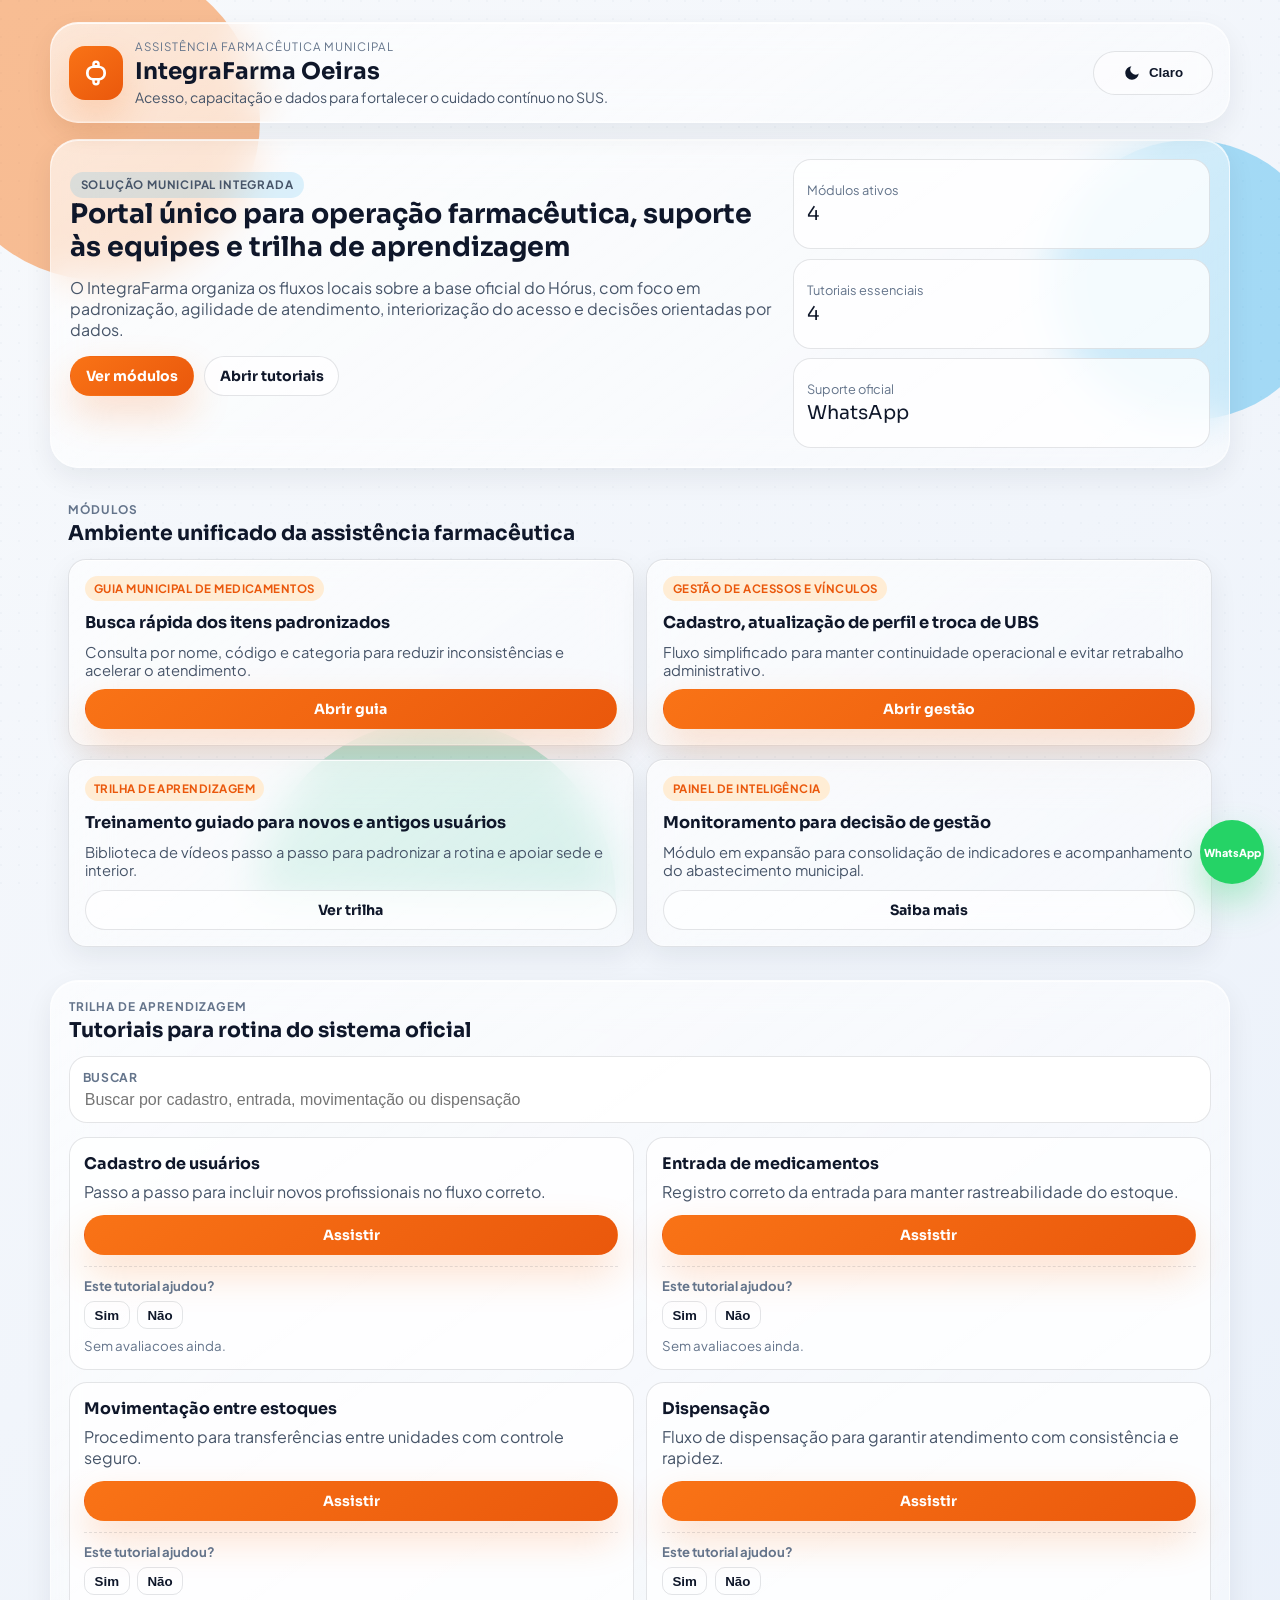
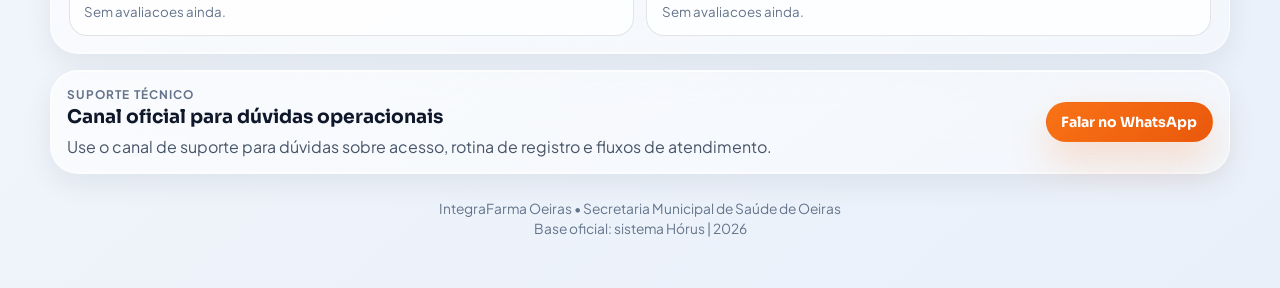
==== index.html @ 9c5ab8ad "feat: redesign portal as IntegraFarma Oeiras" ====
<!DOCTYPE html>
<html lang="pt-BR">
<head>
  <meta charset="UTF-8">
  <meta name="viewport" content="width=device-width, initial-scale=1.0">
  <title>IntegraFarma Oeiras | Acesso, Capacitação e Dados</title>
  <meta name="description" content="Portal municipal IntegraFarma Oeiras: guia de medicamentos, gestão de acessos, trilha de aprendizagem e inteligência de dados para a assistência farmacêutica.">
  <meta name="theme-color" content="#f97316">
  <link rel="preconnect" href="https://fonts.googleapis.com">
  <link rel="preconnect" href="https://fonts.gstatic.com" crossorigin>
  <link href="https://fonts.googleapis.com/css2?family=Plus+Jakarta+Sans:wght@400;500;600;700;800&family=Sora:wght@500;600;700;800&display=swap" rel="stylesheet">
  <link rel="stylesheet" href="assets/css/styles.css?v=1.0.0">
  <script>
    (function initThemeEarly() {
      var key = "integrafarma_theme";
      var legacy = "theme";
      var saved = localStorage.getItem(key) || localStorage.getItem(legacy);
      if (saved === "dark" || (!saved && window.matchMedia && window.matchMedia("(prefers-color-scheme: dark)").matches)) {
        document.documentElement.setAttribute("data-theme", "dark");
      }
    }());
  </script>
</head>
<body>
  <div class="background-shapes" aria-hidden="true">
    <div class="shape shape-a"></div>
    <div class="shape shape-b"></div>
    <div class="shape shape-c"></div>
  </div>

  <div class="page-wrapper">
    <header class="header card-surface">
      <div class="brand-area">
        <div class="brand-icon" aria-hidden="true">
          <svg viewBox="0 0 24 24" role="img">
            <path d="M12 2a3 3 0 0 0-3 3v1.1A5.5 5.5 0 0 0 4 11.5v1a5.5 5.5 0 0 0 5 5.4V19a3 3 0 0 0 6 0v-1.1a5.5 5.5 0 0 0 5-5.4v-1A5.5 5.5 0 0 0 15 6.1V5a3 3 0 0 0-3-3Zm-1 3a1 1 0 1 1 2 0v.5h-2V5Zm-4.8 6.5A3.5 3.5 0 0 1 9.7 8h4.6a3.5 3.5 0 0 1 3.5 3.5v1a3.5 3.5 0 0 1-3.5 3.5H9.7a3.5 3.5 0 0 1-3.5-3.5v-1ZM11 19v-1h2v1a1 1 0 1 1-2 0Z"></path>
          </svg>
        </div>
        <div class="brand-text">
          <p class="eyebrow">Assistência Farmacêutica Municipal</p>
          <h1>IntegraFarma Oeiras</h1>
          <p class="subtitle">Acesso, capacitação e dados para fortalecer o cuidado contínuo no SUS.</p>
        </div>
      </div>
      <button id="themeToggle" class="theme-btn" type="button" aria-label="Alternar tema">
        <span class="theme-icon moon" aria-hidden="true">
          <svg viewBox="0 0 24 24">
            <path d="M21 12.8A9 9 0 1 1 11.2 3a7 7 0 0 0 9.8 9.8Z"></path>
          </svg>
        </span>
        <span class="theme-icon sun" aria-hidden="true">
          <svg viewBox="0 0 24 24">
            <path d="M12 4.8a1 1 0 0 1 1 1V7a1 1 0 1 1-2 0V5.8a1 1 0 0 1 1-1Zm0 12.2a1 1 0 0 1 1 1v1.2a1 1 0 1 1-2 0V18a1 1 0 0 1 1-1Zm7.2-6a1 1 0 0 1 1 1 1 1 0 0 1-1 1H18a1 1 0 1 1 0-2h1.2ZM6 12a1 1 0 0 1-1 1H3.8a1 1 0 1 1 0-2H5a1 1 0 0 1 1 1Zm10.09-5.09a1 1 0 0 1 1.42 0l.86.85a1 1 0 1 1-1.42 1.42l-.85-.86a1 1 0 0 1 0-1.41ZM6.33 16.66a1 1 0 0 1 1.42 0l.85.86a1 1 0 1 1-1.41 1.41l-.86-.85a1 1 0 0 1 0-1.42Zm12.04 1.42a1 1 0 0 1-1.42 0l-.86-.85a1 1 0 0 1 1.42-1.42l.85.86a1 1 0 0 1 0 1.41ZM7.76 7.76a1 1 0 0 1-1.41 0l-.86-.85a1 1 0 0 1 1.42-1.42l.85.86a1 1 0 0 1 0 1.41ZM12 8.6a3.4 3.4 0 1 1 0 6.8 3.4 3.4 0 0 1 0-6.8Z"></path>
          </svg>
        </span>
        <span id="themeLabel">Tema</span>
      </button>
    </header>

    <section class="hero card-surface">
      <div class="hero-content">
        <p class="chip">Solução municipal integrada</p>
        <h2>Portal único para operação farmacêutica, suporte às equipes e trilha de aprendizagem</h2>
        <p>
          O IntegraFarma organiza os fluxos locais sobre a base oficial do Hórus, com foco em
          padronização, agilidade de atendimento, interiorização do acesso e decisões orientadas por dados.
        </p>
        <div class="hero-actions">
          <a href="#modulos" class="btn btn-primary">Ver módulos</a>
          <a href="#tutorials" class="btn btn-secondary">Abrir tutoriais</a>
        </div>
      </div>
      <aside class="hero-stats" aria-label="Resumo do portal">
        <article class="stat-card">
          <p class="stat-label">Módulos ativos</p>
          <p class="stat-value">4</p>
        </article>
        <article class="stat-card">
          <p class="stat-label">Tutoriais essenciais</p>
          <p class="stat-value">4</p>
        </article>
        <article class="stat-card">
          <p class="stat-label">Suporte oficial</p>
          <p class="stat-value">WhatsApp</p>
        </article>
      </aside>
    </section>

    <section id="modulos" class="modules">
      <div class="section-head">
        <p class="section-eyebrow">Módulos</p>
        <h3>Ambiente unificado da assistência farmacêutica</h3>
      </div>

      <div class="module-grid">
        <article class="module-card card-surface" data-tags="medicamentos guia catalogo padronizados busca">
          <span class="module-badge">Guia Municipal de Medicamentos</span>
          <h4>Busca rápida dos itens padronizados</h4>
          <p>Consulta por nome, código e categoria para reduzir inconsistências e acelerar o atendimento.</p>
          <a class="btn btn-primary" href="https://erosbarbosa.github.io/medicamentos/" target="_blank" rel="noopener noreferrer">Abrir guia</a>
        </article>

        <article class="module-card card-surface" data-tags="cadastro acessos vinculos troca ubs perfil">
          <span class="module-badge">Gestão de Acessos e Vínculos</span>
          <h4>Cadastro, atualização de perfil e troca de UBS</h4>
          <p>Fluxo simplificado para manter continuidade operacional e evitar retrabalho administrativo.</p>
          <a class="btn btn-primary" href="https://erosbarbosa.github.io/cadastrohorus/formulario/index.html?v=v6.7" target="_blank" rel="noopener noreferrer">Abrir gestão</a>
        </article>

        <article class="module-card card-surface" data-tags="trilha aprendizagem treinamento videos capacitacao">
          <span class="module-badge">Trilha de Aprendizagem</span>
          <h4>Treinamento guiado para novos e antigos usuários</h4>
          <p>Biblioteca de vídeos passo a passo para padronizar a rotina e apoiar sede e interior.</p>
          <a class="btn btn-secondary" href="#tutorials">Ver trilha</a>
        </article>

        <article class="module-card card-surface" data-tags="painel inteligencia dados dashboard monitoramento">
          <span class="module-badge">Painel de Inteligência</span>
          <h4>Monitoramento para decisão de gestão</h4>
          <p>Módulo em expansão para consolidação de indicadores e acompanhamento do abastecimento municipal.</p>
          <button id="openPanelModal" class="btn btn-secondary" type="button">Saiba mais</button>
        </article>
      </div>
    </section>

    <section id="tutorials" class="tutorials card-surface">
      <div class="section-head">
        <p class="section-eyebrow">Trilha de aprendizagem</p>
        <h3>Tutoriais para rotina do sistema oficial</h3>
      </div>

      <label class="search-field" for="tutorialSearch">
        <span aria-hidden="true">Buscar</span>
        <input type="text" id="tutorialSearch" placeholder="Buscar por cadastro, entrada, movimentação ou dispensação">
      </label>

      <div id="tutorialGrid" class="tutorial-grid">
        <article class="tutorial-card" data-tags="cadastro novo usuario acesso perfil">
          <div class="tutorial-head">
            <h4>Cadastro de usuários</h4>
            <p>Passo a passo para incluir novos profissionais no fluxo correto.</p>
          </div>
          <div class="tutorial-actions">
            <button class="btn btn-primary" type="button" data-open-tutorial="cadastro">Assistir</button>
            <div class="feedback-block">
              <p>Este tutorial ajudou?</p>
              <div class="feedback-buttons">
                <button type="button" data-feedback="yes" data-tutorial="cadastro">Sim</button>
                <button type="button" data-feedback="no" data-tutorial="cadastro">Não</button>
              </div>
              <small id="feedbackCount-cadastro">Sem avaliações ainda.</small>
            </div>
          </div>
        </article>

        <article class="tutorial-card" data-tags="entrada medicamentos estoque recebimento">
          <div class="tutorial-head">
            <h4>Entrada de medicamentos</h4>
            <p>Registro correto da entrada para manter rastreabilidade do estoque.</p>
          </div>
          <div class="tutorial-actions">
            <button class="btn btn-primary" type="button" data-open-tutorial="entrada">Assistir</button>
            <div class="feedback-block">
              <p>Este tutorial ajudou?</p>
              <div class="feedback-buttons">
                <button type="button" data-feedback="yes" data-tutorial="entrada">Sim</button>
                <button type="button" data-feedback="no" data-tutorial="entrada">Não</button>
              </div>
              <small id="feedbackCount-entrada">Sem avaliações ainda.</small>
            </div>
          </div>
        </article>

        <article class="tutorial-card" data-tags="movimentacao transferencia unidades almoxarifado">
          <div class="tutorial-head">
            <h4>Movimentação entre estoques</h4>
            <p>Procedimento para transferências entre unidades com controle seguro.</p>
          </div>
          <div class="tutorial-actions">
            <button class="btn btn-primary" type="button" data-open-tutorial="movimentacao">Assistir</button>
            <div class="feedback-block">
              <p>Este tutorial ajudou?</p>
              <div class="feedback-buttons">
                <button type="button" data-feedback="yes" data-tutorial="movimentacao">Sim</button>
                <button type="button" data-feedback="no" data-tutorial="movimentacao">Não</button>
              </div>
              <small id="feedbackCount-movimentacao">Sem avaliações ainda.</small>
            </div>
          </div>
        </article>

        <article class="tutorial-card" data-tags="dispensacao paciente receita atendimento">
          <div class="tutorial-head">
            <h4>Dispensação</h4>
            <p>Fluxo de dispensação para garantir atendimento com consistência e rapidez.</p>
          </div>
          <div class="tutorial-actions">
            <button class="btn btn-primary" type="button" data-open-tutorial="dispensacao">Assistir</button>
            <div class="feedback-block">
              <p>Este tutorial ajudou?</p>
              <div class="feedback-buttons">
                <button type="button" data-feedback="yes" data-tutorial="dispensacao">Sim</button>
                <button type="button" data-feedback="no" data-tutorial="dispensacao">Não</button>
              </div>
              <small id="feedbackCount-dispensacao">Sem avaliações ainda.</small>
            </div>
          </div>
        </article>
      </div>
    </section>

    <section class="support card-surface">
      <div class="support-content">
        <p class="section-eyebrow">Suporte técnico</p>
        <h3>Canal oficial para dúvidas operacionais</h3>
        <p>Use o canal de suporte para dúvidas sobre acesso, rotina de registro e fluxos de atendimento.</p>
      </div>
      <a class="btn btn-primary support-btn" href="https://wa.me/5589994350078" target="_blank" rel="noopener noreferrer" aria-label="Abrir suporte no WhatsApp">
        Falar no WhatsApp
      </a>
    </section>

    <footer class="footer">
      <p>IntegraFarma Oeiras • Secretaria Municipal de Saúde de Oeiras</p>
      <p>Base oficial: sistema Hórus | <span id="currentYear"></span></p>
    </footer>
  </div>

  <a href="https://wa.me/5589994350078" class="floating-whatsapp" target="_blank" rel="noopener noreferrer" aria-label="Abrir suporte técnico no WhatsApp">
    <span aria-hidden="true">WhatsApp</span>
  </a>

  <div id="videoModal" class="modal hidden" role="dialog" aria-modal="true" aria-labelledby="videoModalTitle">
    <div class="modal-content card-surface" role="document">
      <div class="modal-head">
        <h4 id="videoModalTitle">Tutorial</h4>
        <button id="closeVideoModal" type="button" aria-label="Fechar tutorial">Fechar</button>
      </div>
      <div class="video-frame">
        <iframe id="videoPlayer" title="Player de tutorial" src="" allow="accelerometer; autoplay; clipboard-write; encrypted-media; gyroscope; picture-in-picture; web-share" allowfullscreen></iframe>
      </div>
      <p class="modal-help">Pressione ESC para fechar.</p>
    </div>
  </div>

  <div id="panelModal" class="modal hidden" role="dialog" aria-modal="true" aria-labelledby="panelModalTitle">
    <div class="modal-content card-surface panel-modal" role="document">
      <div class="modal-head">
        <h4 id="panelModalTitle">Painel de Inteligência</h4>
        <button id="closePanelModal" type="button" aria-label="Fechar modal">Fechar</button>
      </div>
      <p>Este módulo está em expansão para consolidar indicadores operacionais e assistenciais em uma visão única de gestão.</p>
      <p>Enquanto isso, os dados continuam sendo acompanhados pelos dashboards oficiais já publicados pela equipe municipal.</p>
    </div>
  </div>

  <script src="assets/js/app.js?v=1.0.0" defer></script>
</body>
</html>
---- assets/css/styles.css ----
:root {
  --brand: #f97316;
  --brand-strong: #ea580c;
  --brand-soft: #ffedd5;
  --ok: #10b981;
  --info: #0ea5e9;
  --whatsapp: #25d366;

  --bg-start: #f7f9fc;
  --bg-mid: #f1f5fb;
  --bg-end: #e9f0fa;
  --surface-main: rgba(255, 255, 255, 0.78);
  --surface-card: rgba(255, 255, 255, 0.95);
  --surface-input: rgba(255, 255, 255, 0.94);
  --glass-border: rgba(255, 255, 255, 0.58);
  --border-soft: rgba(15, 23, 42, 0.11);
  --border-strong: rgba(15, 23, 42, 0.22);
  --text-main: #0f172a;
  --text-muted: #475569;
  --text-soft: #64748b;

  --radius-sm: 12px;
  --radius-md: 18px;
  --radius-lg: 28px;
  --radius-pill: 999px;

  --shadow-soft: 0 10px 28px rgba(15, 23, 42, 0.07);
  --shadow-mid: 0 20px 42px rgba(15, 23, 42, 0.1);
  --shadow-brand: 0 18px 38px rgba(249, 115, 22, 0.22);

  --font-body: "Plus Jakarta Sans", "Segoe UI", sans-serif;
  --font-heading: "Sora", "Plus Jakarta Sans", sans-serif;

  --ease-standard: cubic-bezier(0.2, 0.8, 0.2, 1);
  --ease-bounce: cubic-bezier(0.34, 1.56, 0.64, 1);
}

:root[data-theme="dark"] {
  --bg-start: #0b1220;
  --bg-mid: #122338;
  --bg-end: #1d304a;
  --surface-main: rgba(15, 23, 42, 0.74);
  --surface-card: rgba(15, 23, 42, 0.91);
  --surface-input: rgba(30, 41, 59, 0.9);
  --glass-border: rgba(148, 163, 184, 0.22);
  --border-soft: rgba(148, 163, 184, 0.23);
  --border-strong: rgba(148, 163, 184, 0.4);
  --text-main: #f8fafc;
  --text-muted: #d3deee;
  --text-soft: #9fb2cc;
  --shadow-soft: 0 10px 32px rgba(2, 6, 23, 0.46);
  --shadow-mid: 0 24px 50px rgba(2, 6, 23, 0.58);
  --shadow-brand: 0 18px 38px rgba(249, 115, 22, 0.26);
}

* {
  box-sizing: border-box;
}

html,
body {
  margin: 0;
  min-height: 100%;
}

body {
  font-family: var(--font-body);
  color: var(--text-main);
  background: linear-gradient(140deg, var(--bg-start) 0%, var(--bg-mid) 48%, var(--bg-end) 100%);
  transition: background 0.3s var(--ease-standard), color 0.3s var(--ease-standard);
}

body::before {
  content: "";
  position: fixed;
  inset: 0;
  pointer-events: none;
  background-image: radial-gradient(circle at 1px 1px, rgba(148, 163, 184, 0.16) 1px, transparent 0);
  background-size: 18px 18px;
  opacity: 0.34;
  z-index: -2;
}

.background-shapes {
  position: fixed;
  inset: 0;
  pointer-events: none;
  overflow: hidden;
  z-index: -1;
}

.shape {
  position: absolute;
  border-radius: 50%;
  filter: blur(0.5px);
}

.shape-a {
  width: 320px;
  height: 320px;
  left: -60px;
  top: -40px;
  background: rgba(249, 115, 22, 0.45);
}

.shape-b {
  width: 280px;
  height: 280px;
  right: -50px;
  top: 140px;
  background: rgba(14, 165, 233, 0.34);
}

.shape-c {
  width: 360px;
  height: 360px;
  left: 20%;
  bottom: -180px;
  background: rgba(16, 185, 129, 0.25);
}

.page-wrapper {
  width: min(1180px, calc(100% - 2rem));
  margin: 1.4rem auto 3rem;
  display: grid;
  gap: 1rem;
}

.card-surface {
  border: 1px solid var(--glass-border);
  border-radius: var(--radius-lg);
  background: linear-gradient(145deg, rgba(255, 255, 255, 0.64), rgba(255, 255, 255, 0.42));
  box-shadow: var(--shadow-soft), inset 0 1px 0 rgba(255, 255, 255, 0.82), inset 0 -1px 0 rgba(255, 255, 255, 0.34);
  backdrop-filter: blur(20px);
}

:root[data-theme="dark"] .card-surface {
  background: linear-gradient(145deg, rgba(30, 41, 59, 0.72), rgba(15, 23, 42, 0.62));
  box-shadow: var(--shadow-soft), inset 0 1px 0 rgba(148, 163, 184, 0.18), inset 0 -1px 0 rgba(15, 23, 42, 0.5);
}

.header {
  padding: 1rem 1rem 1rem 1.1rem;
  display: flex;
  justify-content: space-between;
  align-items: center;
  gap: 1rem;
  position: sticky;
  top: 0.75rem;
  z-index: 10;
}

.brand-area {
  display: grid;
  grid-template-columns: auto 1fr;
  gap: 0.8rem;
  align-items: center;
}

.brand-icon {
  width: 54px;
  height: 54px;
  border-radius: 16px;
  display: grid;
  place-items: center;
  background: linear-gradient(145deg, var(--brand), var(--brand-strong));
  color: #fff;
  box-shadow: var(--shadow-brand);
}

.brand-icon svg {
  width: 30px;
  fill: currentColor;
}

.brand-text .eyebrow {
  margin: 0;
  font-size: 0.72rem;
  letter-spacing: 0.08em;
  text-transform: uppercase;
  color: var(--text-soft);
}

.brand-text h1 {
  margin: 0.14rem 0;
  font-family: var(--font-heading);
  font-size: clamp(1.15rem, 1.8vw, 1.6rem);
}

.brand-text .subtitle {
  margin: 0;
  color: var(--text-muted);
  font-size: 0.88rem;
}

.theme-btn {
  border: 1px solid var(--border-soft);
  border-radius: var(--radius-pill);
  background: rgba(255, 255, 255, 0.46);
  color: var(--text-main);
  height: 44px;
  min-width: 120px;
  padding: 0 0.75rem;
  display: inline-flex;
  align-items: center;
  justify-content: center;
  gap: 0.5rem;
  font-weight: 700;
  cursor: pointer;
  transition: transform 0.24s var(--ease-bounce), background 0.24s var(--ease-standard), border-color 0.24s var(--ease-standard);
}

:root[data-theme="dark"] .theme-btn {
  background: rgba(15, 23, 42, 0.72);
}

.theme-btn:hover {
  transform: translateY(-2px);
  border-color: var(--border-strong);
}

.theme-btn:focus-visible {
  outline: 3px solid rgba(249, 115, 22, 0.24);
  outline-offset: 2px;
}

.theme-icon {
  width: 18px;
  height: 18px;
  display: grid;
  place-items: center;
}

.theme-icon svg {
  width: 18px;
  fill: currentColor;
}

.theme-icon.sun {
  display: none;
}

:root[data-theme="dark"] .theme-icon.sun {
  display: inline-grid;
}

:root[data-theme="dark"] .theme-icon.moon {
  display: none;
}

.hero {
  padding: 1.2rem;
  display: grid;
  grid-template-columns: 1.7fr 1fr;
  gap: 0.9rem;
}

.chip {
  width: fit-content;
  margin: 0 0 0.5rem;
  padding: 0.35rem 0.65rem;
  font-size: 0.72rem;
  font-weight: 700;
  text-transform: uppercase;
  letter-spacing: 0.07em;
  border-radius: var(--radius-pill);
  background: rgba(14, 165, 233, 0.14);
  color: #0284c7;
}

:root[data-theme="dark"] .chip {
  color: #7dd3fc;
}

.hero-content h2 {
  margin: 0;
  font-family: var(--font-heading);
  font-size: clamp(1.32rem, 2.1vw, 2rem);
  line-height: 1.24;
}

.hero-content p {
  margin: 0.8rem 0 0;
  color: var(--text-muted);
  max-width: 64ch;
}

.hero-actions {
  margin-top: 1rem;
  display: flex;
  flex-wrap: wrap;
  gap: 0.65rem;
}

.hero-stats {
  display: grid;
  gap: 0.6rem;
}

.stat-card {
  border-radius: var(--radius-md);
  border: 1px solid var(--border-soft);
  background: var(--surface-main);
  padding: 0.72rem 0.84rem;
  min-height: 90px;
  display: grid;
  align-content: center;
}

.stat-label {
  margin: 0;
  font-size: 0.8rem;
  color: var(--text-soft);
}

.stat-value {
  margin: 0.2rem 0 0;
  font-family: var(--font-heading);
  font-size: 1.2rem;
}

.section-head {
  margin-bottom: 0.8rem;
}

.section-eyebrow {
  margin: 0;
  font-size: 0.74rem;
  text-transform: uppercase;
  letter-spacing: 0.09em;
  color: var(--text-soft);
  font-weight: 700;
}

.section-head h3 {
  margin: 0.2rem 0 0;
  font-family: var(--font-heading);
  font-size: clamp(1.05rem, 1.6vw, 1.35rem);
}

.modules {
  padding: 1.1rem;
}

.module-grid {
  display: grid;
  grid-template-columns: repeat(2, minmax(0, 1fr));
  gap: 0.8rem;
}

.module-card {
  padding: 1rem;
  border: 1px solid var(--border-soft);
  border-radius: var(--radius-md);
  display: grid;
  gap: 0.65rem;
}

.module-badge {
  width: fit-content;
  padding: 0.32rem 0.58rem;
  border-radius: var(--radius-pill);
  background: var(--brand-soft);
  color: var(--brand-strong);
  font-size: 0.72rem;
  font-weight: 700;
  letter-spacing: 0.04em;
  text-transform: uppercase;
}

.module-card h4 {
  margin: 0;
  font-size: 1.02rem;
  font-family: var(--font-heading);
}

.module-card p {
  margin: 0;
  color: var(--text-muted);
  font-size: 0.92rem;
}

.tutorials {
  padding: 1.1rem;
}

.search-field {
  border-radius: var(--radius-md);
  border: 1px solid var(--border-soft);
  background: var(--surface-input);
  padding: 0.74rem 0.82rem;
  display: grid;
  gap: 0.35rem;
  margin-bottom: 0.9rem;
}

.search-field span {
  font-size: 0.76rem;
  color: var(--text-soft);
  font-weight: 700;
  text-transform: uppercase;
  letter-spacing: 0.05em;
}

.search-field input {
  border: 0;
  outline: none;
  background: transparent;
  color: var(--text-main);
  font-size: 1rem;
}

.tutorial-grid {
  display: grid;
  grid-template-columns: repeat(2, minmax(0, 1fr));
  gap: 0.8rem;
}

.tutorial-card {
  border: 1px solid var(--border-soft);
  border-radius: var(--radius-md);
  background: var(--surface-main);
  padding: 0.9rem;
  display: grid;
  gap: 0.8rem;
}

.tutorial-card.is-hidden {
  display: none;
}

.tutorial-head h4 {
  margin: 0;
  font-family: var(--font-heading);
}

.tutorial-head p {
  margin: 0.45rem 0 0;
  color: var(--text-muted);
}

.tutorial-actions {
  display: grid;
  gap: 0.72rem;
}

.feedback-block {
  border-top: 1px dashed var(--border-soft);
  padding-top: 0.6rem;
}

.feedback-block p {
  margin: 0 0 0.45rem;
  color: var(--text-soft);
  font-size: 0.82rem;
  font-weight: 700;
}

.feedback-buttons {
  display: flex;
  gap: 0.45rem;
}

.feedback-buttons button {
  border: 1px solid var(--border-soft);
  border-radius: 10px;
  background: transparent;
  color: var(--text-main);
  font-weight: 700;
  padding: 0.35rem 0.6rem;
  cursor: pointer;
  transition: background 0.22s var(--ease-standard), border-color 0.22s var(--ease-standard);
}

.feedback-buttons button:hover {
  background: rgba(14, 165, 233, 0.1);
  border-color: rgba(14, 165, 233, 0.38);
}

.feedback-block small {
  display: block;
  margin-top: 0.5rem;
  color: var(--text-soft);
}

.support {
  padding: 1rem;
  display: flex;
  justify-content: space-between;
  align-items: center;
  gap: 0.8rem;
}

.support-content h3 {
  margin: 0.2rem 0 0;
  font-family: var(--font-heading);
}

.support-content p:last-child {
  margin: 0.5rem 0 0;
  color: var(--text-muted);
}

.support-btn {
  white-space: nowrap;
}

.footer {
  padding: 0.4rem 0.2rem 0;
  text-align: center;
  color: var(--text-soft);
  font-size: 0.86rem;
}

.footer p {
  margin: 0.2rem 0;
}

.btn {
  border: 1px solid transparent;
  border-radius: var(--radius-pill);
  display: inline-flex;
  justify-content: center;
  align-items: center;
  min-height: 40px;
  padding: 0.5rem 0.92rem;
  font-size: 0.88rem;
  font-weight: 700;
  font-family: var(--font-heading);
  cursor: pointer;
  text-decoration: none;
  transition: transform 0.24s var(--ease-bounce), box-shadow 0.24s var(--ease-standard), background 0.24s var(--ease-standard), border-color 0.24s var(--ease-standard);
}

.btn:hover {
  transform: translateY(-2px);
}

.btn:focus-visible {
  outline: 3px solid rgba(249, 115, 22, 0.25);
  outline-offset: 2px;
}

.btn-primary {
  color: #fff;
  background: linear-gradient(140deg, var(--brand), var(--brand-strong));
  box-shadow: var(--shadow-brand);
}

.btn-secondary {
  color: var(--text-main);
  border-color: var(--border-soft);
  background: rgba(255, 255, 255, 0.66);
}

:root[data-theme="dark"] .btn-secondary {
  background: rgba(30, 41, 59, 0.72);
}

.floating-whatsapp {
  position: fixed;
  right: 1rem;
  bottom: 1rem;
  z-index: 12;
  width: 64px;
  height: 64px;
  border-radius: 999px;
  display: grid;
  place-items: center;
  background: var(--whatsapp);
  color: #fff;
  text-decoration: none;
  font-size: 0.68rem;
  font-weight: 800;
  box-shadow: 0 18px 36px rgba(37, 211, 102, 0.35);
}

.floating-whatsapp:hover {
  transform: translateY(-3px);
}

.modal {
  position: fixed;
  inset: 0;
  z-index: 50;
  background: rgba(2, 6, 23, 0.72);
  display: grid;
  place-items: center;
  padding: 1rem;
}

.modal.hidden {
  display: none;
}

.modal-content {
  width: min(920px, 100%);
  padding: 0.9rem;
}

.panel-modal {
  width: min(700px, 100%);
}

.modal-head {
  display: flex;
  justify-content: space-between;
  align-items: center;
  gap: 0.8rem;
}

.modal-head h4 {
  margin: 0;
  font-family: var(--font-heading);
}

.modal-head button {
  border: 1px solid var(--border-soft);
  border-radius: var(--radius-pill);
  background: transparent;
  color: var(--text-main);
  padding: 0.35rem 0.74rem;
  font-weight: 700;
  cursor: pointer;
}

.video-frame {
  margin-top: 0.8rem;
  border-radius: var(--radius-md);
  overflow: hidden;
  aspect-ratio: 16 / 9;
  background: #0f172a;
}

.video-frame iframe {
  width: 100%;
  height: 100%;
  border: 0;
}

.modal-help {
  margin: 0.62rem 0 0;
  color: var(--text-soft);
  text-align: right;
  font-size: 0.82rem;
}

@media (max-width: 1024px) {
  .hero {
    grid-template-columns: 1fr;
  }
}

@media (max-width: 900px) {
  .module-grid,
  .tutorial-grid {
    grid-template-columns: 1fr;
  }

  .support {
    flex-direction: column;
    align-items: flex-start;
  }
}

@media (max-width: 768px) {
  .page-wrapper {
    width: min(100%, calc(100% - 1rem));
    margin: 0.8rem auto 2.4rem;
  }

  .header {
    position: relative;
    top: 0;
    flex-wrap: wrap;
  }

  .brand-area {
    grid-template-columns: 1fr;
  }

  .brand-icon {
    width: 48px;
    height: 48px;
  }

  .theme-btn {
    margin-left: auto;
  }
}

@media (max-width: 480px) {
  .hero,
  .modules,
  .tutorials,
  .support {
    padding: 0.88rem;
  }

  .floating-whatsapp {
    width: 58px;
    height: 58px;
    font-size: 0.62rem;
  }
}
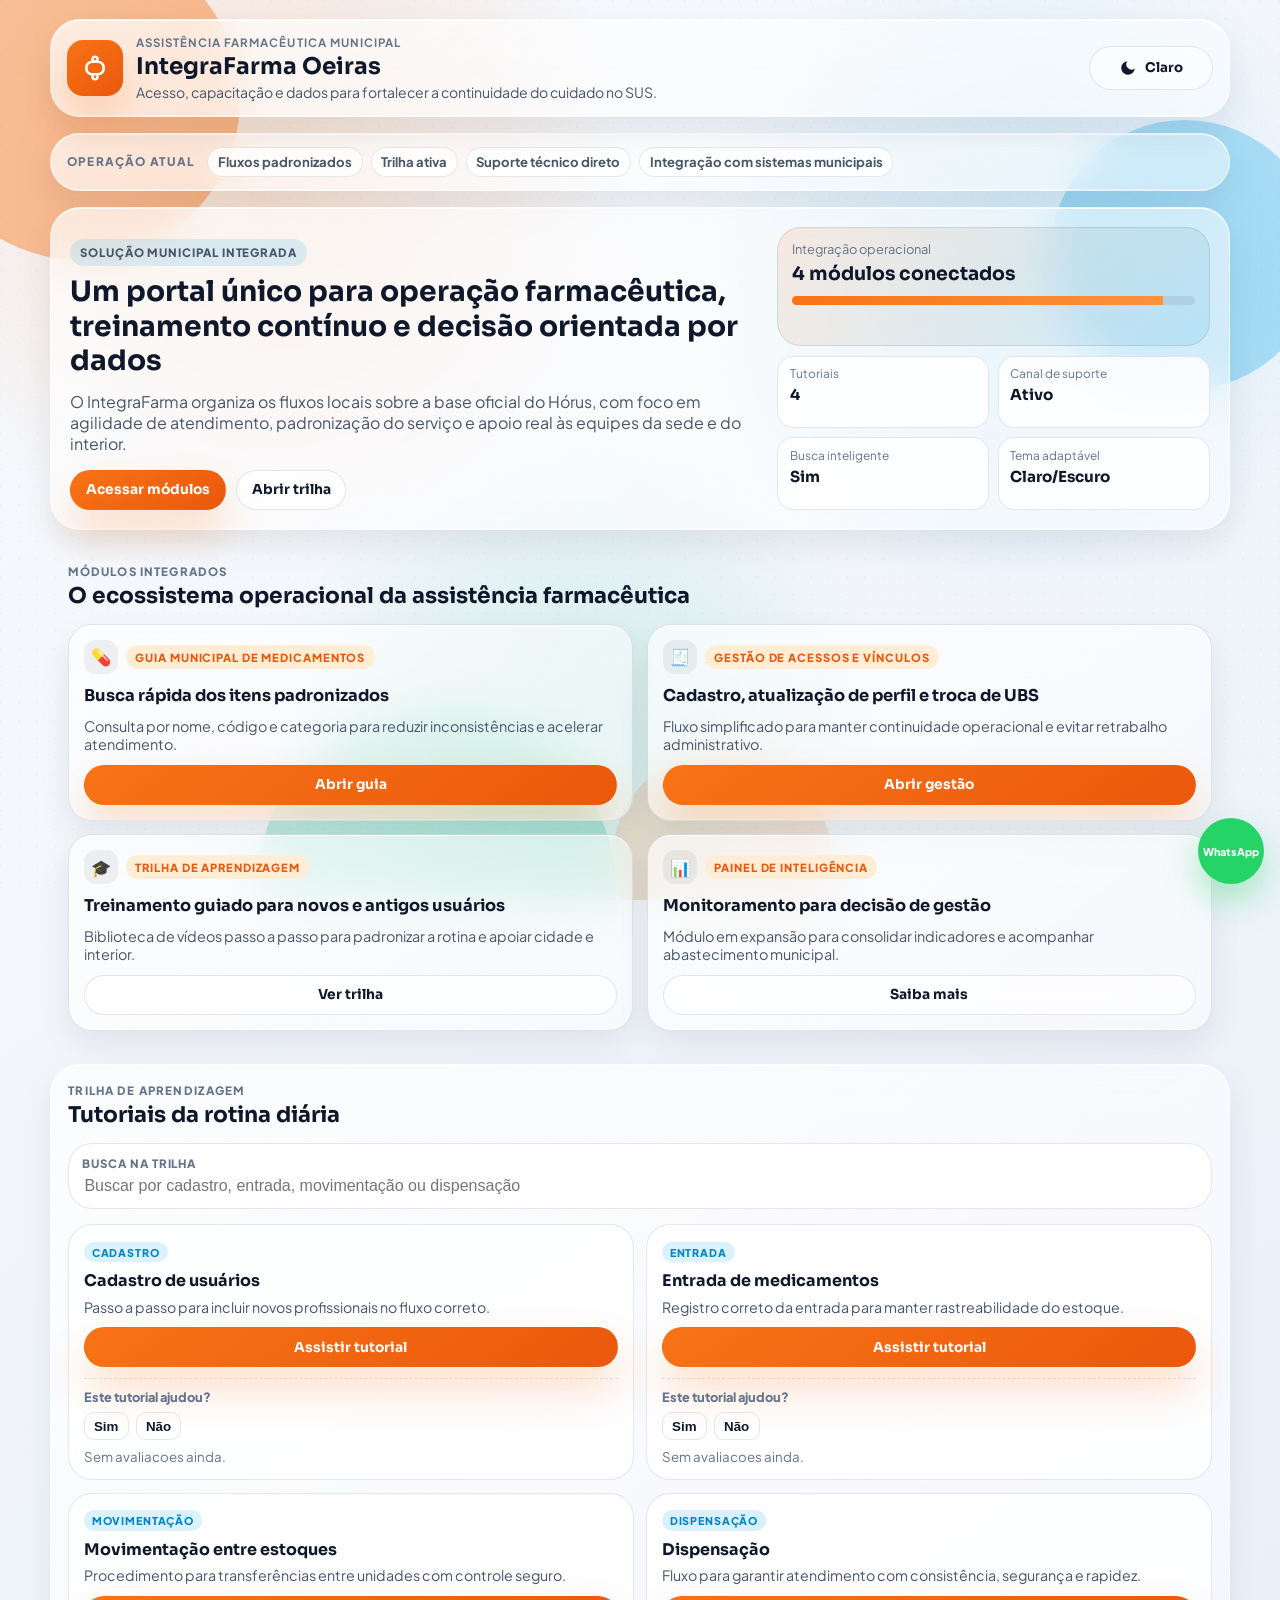
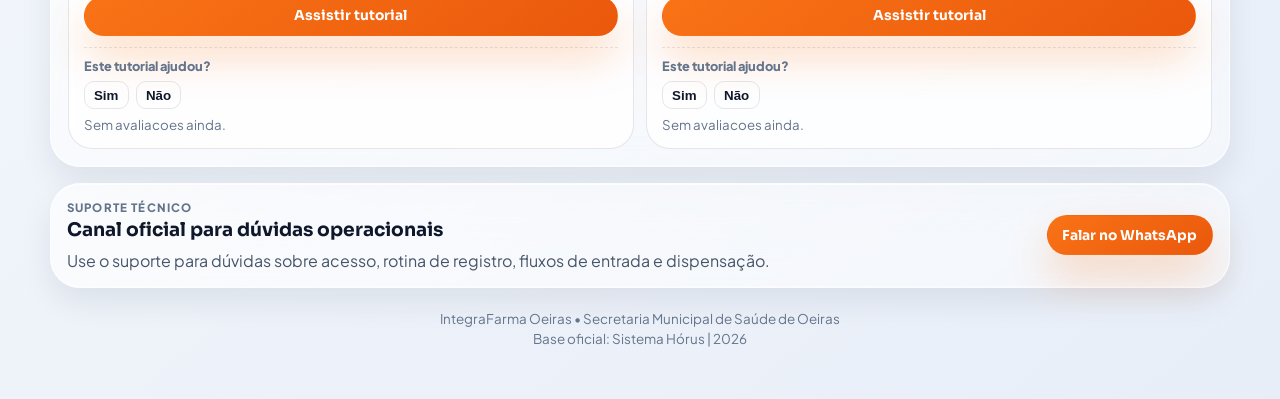
==== commit 9c3f2996: "style: upgrade visual design to richer IntegraFarma UI" ====
--- a/index.html
+++ b/index.html
@@ -4,12 +4,12 @@
   <meta charset="UTF-8">
   <meta name="viewport" content="width=device-width, initial-scale=1.0">
   <title>IntegraFarma Oeiras | Acesso, Capacitação e Dados</title>
-  <meta name="description" content="Portal municipal IntegraFarma Oeiras: guia de medicamentos, gestão de acessos, trilha de aprendizagem e inteligência de dados para a assistência farmacêutica.">
+  <meta name="description" content="Portal municipal IntegraFarma Oeiras: guia de medicamentos, gestão de acessos, trilha de aprendizagem e inteligência de dados para assistência farmacêutica.">
   <meta name="theme-color" content="#f97316">
   <link rel="preconnect" href="https://fonts.googleapis.com">
   <link rel="preconnect" href="https://fonts.gstatic.com" crossorigin>
   <link href="https://fonts.googleapis.com/css2?family=Plus+Jakarta+Sans:wght@400;500;600;700;800&family=Sora:wght@500;600;700;800&display=swap" rel="stylesheet">
-  <link rel="stylesheet" href="assets/css/styles.css?v=1.0.0">
+  <link rel="stylesheet" href="assets/css/styles.css?v=2.0.0">
   <script>
     (function initThemeEarly() {
       var key = "integrafarma_theme";
@@ -26,20 +26,22 @@
     <div class="shape shape-a"></div>
     <div class="shape shape-b"></div>
     <div class="shape shape-c"></div>
+    <div class="shape shape-d"></div>
   </div>
+  <div class="bg-particles" aria-hidden="true"></div>
 
   <div class="page-wrapper">
-    <header class="header card-surface">
+    <header class="header card-surface reveal" data-reveal>
       <div class="brand-area">
         <div class="brand-icon" aria-hidden="true">
-          <svg viewBox="0 0 24 24" role="img">
+          <svg viewBox="0 0 24 24">
             <path d="M12 2a3 3 0 0 0-3 3v1.1A5.5 5.5 0 0 0 4 11.5v1a5.5 5.5 0 0 0 5 5.4V19a3 3 0 0 0 6 0v-1.1a5.5 5.5 0 0 0 5-5.4v-1A5.5 5.5 0 0 0 15 6.1V5a3 3 0 0 0-3-3Zm-1 3a1 1 0 1 1 2 0v.5h-2V5Zm-4.8 6.5A3.5 3.5 0 0 1 9.7 8h4.6a3.5 3.5 0 0 1 3.5 3.5v1a3.5 3.5 0 0 1-3.5 3.5H9.7a3.5 3.5 0 0 1-3.5-3.5v-1ZM11 19v-1h2v1a1 1 0 1 1-2 0Z"></path>
           </svg>
         </div>
         <div class="brand-text">
           <p class="eyebrow">Assistência Farmacêutica Municipal</p>
           <h1>IntegraFarma Oeiras</h1>
-          <p class="subtitle">Acesso, capacitação e dados para fortalecer o cuidado contínuo no SUS.</p>
+          <p class="subtitle">Acesso, capacitação e dados para fortalecer a continuidade do cuidado no SUS.</p>
         </div>
       </div>
       <button id="themeToggle" class="theme-btn" type="button" aria-label="Alternar tema">
@@ -57,91 +59,125 @@
       </button>
     </header>
 
-    <section class="hero card-surface">
-      <div class="hero-content">
+    <section class="status-strip card-surface reveal" data-reveal>
+      <p class="strip-label">Operação atual</p>
+      <div class="strip-items">
+        <span>Fluxos padronizados</span>
+        <span>Trilha ativa</span>
+        <span>Suporte técnico direto</span>
+        <span>Integração com sistemas municipais</span>
+      </div>
+    </section>
+
+    <section class="hero card-surface reveal" data-reveal>
+      <div class="hero-copy">
         <p class="chip">Solução municipal integrada</p>
-        <h2>Portal único para operação farmacêutica, suporte às equipes e trilha de aprendizagem</h2>
+        <h2>Um portal único para operação farmacêutica, treinamento contínuo e decisão orientada por dados</h2>
         <p>
           O IntegraFarma organiza os fluxos locais sobre a base oficial do Hórus, com foco em
-          padronização, agilidade de atendimento, interiorização do acesso e decisões orientadas por dados.
+          agilidade de atendimento, padronização do serviço e apoio real às equipes da sede e do interior.
         </p>
         <div class="hero-actions">
-          <a href="#modulos" class="btn btn-primary">Ver módulos</a>
-          <a href="#tutorials" class="btn btn-secondary">Abrir tutoriais</a>
+          <a href="#modulos" class="btn btn-primary">Acessar módulos</a>
+          <a href="#tutorials" class="btn btn-secondary">Abrir trilha</a>
         </div>
       </div>
-      <aside class="hero-stats" aria-label="Resumo do portal">
-        <article class="stat-card">
-          <p class="stat-label">Módulos ativos</p>
-          <p class="stat-value">4</p>
-        </article>
-        <article class="stat-card">
-          <p class="stat-label">Tutoriais essenciais</p>
-          <p class="stat-value">4</p>
-        </article>
-        <article class="stat-card">
-          <p class="stat-label">Suporte oficial</p>
-          <p class="stat-value">WhatsApp</p>
-        </article>
+      <aside class="hero-board" aria-label="Resumo visual do portal">
+        <article class="board-main">
+          <p>Integração operacional</p>
+          <strong>4 módulos conectados</strong>
+          <div class="board-bar">
+            <span style="width: 92%"></span>
+          </div>
+        </article>
+        <div class="board-grid">
+          <article class="board-mini">
+            <p>Tutoriais</p>
+            <strong>4</strong>
+          </article>
+          <article class="board-mini">
+            <p>Canal de suporte</p>
+            <strong>Ativo</strong>
+          </article>
+          <article class="board-mini">
+            <p>Busca inteligente</p>
+            <strong>Sim</strong>
+          </article>
+          <article class="board-mini">
+            <p>Tema adaptável</p>
+            <strong>Claro/Escuro</strong>
+          </article>
+        </div>
       </aside>
     </section>
 
-    <section id="modulos" class="modules">
+    <section id="modulos" class="modules reveal" data-reveal>
       <div class="section-head">
-        <p class="section-eyebrow">Módulos</p>
-        <h3>Ambiente unificado da assistência farmacêutica</h3>
-      </div>
-
+        <p class="section-eyebrow">Módulos integrados</p>
+        <h3>O ecossistema operacional da assistência farmacêutica</h3>
+      </div>
       <div class="module-grid">
         <article class="module-card card-surface" data-tags="medicamentos guia catalogo padronizados busca">
-          <span class="module-badge">Guia Municipal de Medicamentos</span>
+          <div class="module-top">
+            <span class="module-icon" aria-hidden="true">💊</span>
+            <span class="module-badge">Guia Municipal de Medicamentos</span>
+          </div>
           <h4>Busca rápida dos itens padronizados</h4>
-          <p>Consulta por nome, código e categoria para reduzir inconsistências e acelerar o atendimento.</p>
+          <p>Consulta por nome, código e categoria para reduzir inconsistências e acelerar atendimento.</p>
           <a class="btn btn-primary" href="https://erosbarbosa.github.io/medicamentos/" target="_blank" rel="noopener noreferrer">Abrir guia</a>
         </article>
 
         <article class="module-card card-surface" data-tags="cadastro acessos vinculos troca ubs perfil">
-          <span class="module-badge">Gestão de Acessos e Vínculos</span>
+          <div class="module-top">
+            <span class="module-icon" aria-hidden="true">🧾</span>
+            <span class="module-badge">Gestão de Acessos e Vínculos</span>
+          </div>
           <h4>Cadastro, atualização de perfil e troca de UBS</h4>
           <p>Fluxo simplificado para manter continuidade operacional e evitar retrabalho administrativo.</p>
           <a class="btn btn-primary" href="https://erosbarbosa.github.io/cadastrohorus/formulario/index.html?v=v6.7" target="_blank" rel="noopener noreferrer">Abrir gestão</a>
         </article>
 
         <article class="module-card card-surface" data-tags="trilha aprendizagem treinamento videos capacitacao">
-          <span class="module-badge">Trilha de Aprendizagem</span>
+          <div class="module-top">
+            <span class="module-icon" aria-hidden="true">🎓</span>
+            <span class="module-badge">Trilha de Aprendizagem</span>
+          </div>
           <h4>Treinamento guiado para novos e antigos usuários</h4>
-          <p>Biblioteca de vídeos passo a passo para padronizar a rotina e apoiar sede e interior.</p>
+          <p>Biblioteca de vídeos passo a passo para padronizar a rotina e apoiar cidade e interior.</p>
           <a class="btn btn-secondary" href="#tutorials">Ver trilha</a>
         </article>
 
         <article class="module-card card-surface" data-tags="painel inteligencia dados dashboard monitoramento">
-          <span class="module-badge">Painel de Inteligência</span>
+          <div class="module-top">
+            <span class="module-icon" aria-hidden="true">📊</span>
+            <span class="module-badge">Painel de Inteligência</span>
+          </div>
           <h4>Monitoramento para decisão de gestão</h4>
-          <p>Módulo em expansão para consolidação de indicadores e acompanhamento do abastecimento municipal.</p>
+          <p>Módulo em expansão para consolidar indicadores e acompanhar abastecimento municipal.</p>
           <button id="openPanelModal" class="btn btn-secondary" type="button">Saiba mais</button>
         </article>
       </div>
     </section>
 
-    <section id="tutorials" class="tutorials card-surface">
+    <section id="tutorials" class="tutorials card-surface reveal" data-reveal>
       <div class="section-head">
         <p class="section-eyebrow">Trilha de aprendizagem</p>
-        <h3>Tutoriais para rotina do sistema oficial</h3>
-      </div>
-
+        <h3>Tutoriais da rotina diária</h3>
+      </div>
       <label class="search-field" for="tutorialSearch">
-        <span aria-hidden="true">Buscar</span>
+        <span aria-hidden="true">Busca na trilha</span>
         <input type="text" id="tutorialSearch" placeholder="Buscar por cadastro, entrada, movimentação ou dispensação">
       </label>
 
       <div id="tutorialGrid" class="tutorial-grid">
         <article class="tutorial-card" data-tags="cadastro novo usuario acesso perfil">
           <div class="tutorial-head">
+            <span class="tutorial-tag">Cadastro</span>
             <h4>Cadastro de usuários</h4>
             <p>Passo a passo para incluir novos profissionais no fluxo correto.</p>
           </div>
           <div class="tutorial-actions">
-            <button class="btn btn-primary" type="button" data-open-tutorial="cadastro">Assistir</button>
+            <button class="btn btn-primary" type="button" data-open-tutorial="cadastro">Assistir tutorial</button>
             <div class="feedback-block">
               <p>Este tutorial ajudou?</p>
               <div class="feedback-buttons">
@@ -155,11 +191,12 @@
 
         <article class="tutorial-card" data-tags="entrada medicamentos estoque recebimento">
           <div class="tutorial-head">
+            <span class="tutorial-tag">Entrada</span>
             <h4>Entrada de medicamentos</h4>
             <p>Registro correto da entrada para manter rastreabilidade do estoque.</p>
           </div>
           <div class="tutorial-actions">
-            <button class="btn btn-primary" type="button" data-open-tutorial="entrada">Assistir</button>
+            <button class="btn btn-primary" type="button" data-open-tutorial="entrada">Assistir tutorial</button>
             <div class="feedback-block">
               <p>Este tutorial ajudou?</p>
               <div class="feedback-buttons">
@@ -173,11 +210,12 @@
 
         <article class="tutorial-card" data-tags="movimentacao transferencia unidades almoxarifado">
           <div class="tutorial-head">
+            <span class="tutorial-tag">Movimentação</span>
             <h4>Movimentação entre estoques</h4>
             <p>Procedimento para transferências entre unidades com controle seguro.</p>
           </div>
           <div class="tutorial-actions">
-            <button class="btn btn-primary" type="button" data-open-tutorial="movimentacao">Assistir</button>
+            <button class="btn btn-primary" type="button" data-open-tutorial="movimentacao">Assistir tutorial</button>
             <div class="feedback-block">
               <p>Este tutorial ajudou?</p>
               <div class="feedback-buttons">
@@ -191,11 +229,12 @@
 
         <article class="tutorial-card" data-tags="dispensacao paciente receita atendimento">
           <div class="tutorial-head">
+            <span class="tutorial-tag">Dispensação</span>
             <h4>Dispensação</h4>
-            <p>Fluxo de dispensação para garantir atendimento com consistência e rapidez.</p>
+            <p>Fluxo para garantir atendimento com consistência, segurança e rapidez.</p>
           </div>
           <div class="tutorial-actions">
-            <button class="btn btn-primary" type="button" data-open-tutorial="dispensacao">Assistir</button>
+            <button class="btn btn-primary" type="button" data-open-tutorial="dispensacao">Assistir tutorial</button>
             <div class="feedback-block">
               <p>Este tutorial ajudou?</p>
               <div class="feedback-buttons">
@@ -209,26 +248,28 @@
       </div>
     </section>
 
-    <section class="support card-surface">
+    <section class="support card-surface reveal" data-reveal>
       <div class="support-content">
         <p class="section-eyebrow">Suporte técnico</p>
         <h3>Canal oficial para dúvidas operacionais</h3>
-        <p>Use o canal de suporte para dúvidas sobre acesso, rotina de registro e fluxos de atendimento.</p>
+        <p>Use o suporte para dúvidas sobre acesso, rotina de registro, fluxos de entrada e dispensação.</p>
       </div>
       <a class="btn btn-primary support-btn" href="https://wa.me/5589994350078" target="_blank" rel="noopener noreferrer" aria-label="Abrir suporte no WhatsApp">
         Falar no WhatsApp
       </a>
     </section>
 
-    <footer class="footer">
+    <footer class="footer reveal" data-reveal>
       <p>IntegraFarma Oeiras • Secretaria Municipal de Saúde de Oeiras</p>
-      <p>Base oficial: sistema Hórus | <span id="currentYear"></span></p>
+      <p>Base oficial: Sistema Hórus | <span id="currentYear"></span></p>
     </footer>
   </div>
 
   <a href="https://wa.me/5589994350078" class="floating-whatsapp" target="_blank" rel="noopener noreferrer" aria-label="Abrir suporte técnico no WhatsApp">
     <span aria-hidden="true">WhatsApp</span>
   </a>
+
+  <div id="feedbackToast" class="feedback-toast hidden" role="status" aria-live="polite"></div>
 
   <div id="videoModal" class="modal hidden" role="dialog" aria-modal="true" aria-labelledby="videoModalTitle">
     <div class="modal-content card-surface" role="document">
@@ -254,6 +295,6 @@
     </div>
   </div>
 
-  <script src="assets/js/app.js?v=1.0.0" defer></script>
+  <script src="assets/js/app.js?v=2.0.0" defer></script>
 </body>
 </html>
--- a/assets/css/styles.css
+++ b/assets/css/styles.css
@@ -8,25 +8,26 @@
 
   --bg-start: #f7f9fc;
   --bg-mid: #f1f5fb;
-  --bg-end: #e9f0fa;
-  --surface-main: rgba(255, 255, 255, 0.78);
+  --bg-end: #e8eef8;
+  --surface-main: rgba(255, 255, 255, 0.8);
   --surface-card: rgba(255, 255, 255, 0.95);
   --surface-input: rgba(255, 255, 255, 0.94);
   --glass-border: rgba(255, 255, 255, 0.58);
-  --border-soft: rgba(15, 23, 42, 0.11);
-  --border-strong: rgba(15, 23, 42, 0.22);
+  --border-soft: rgba(15, 23, 42, 0.1);
+  --border-strong: rgba(15, 23, 42, 0.2);
   --text-main: #0f172a;
   --text-muted: #475569;
   --text-soft: #64748b;
 
   --radius-sm: 12px;
-  --radius-md: 18px;
-  --radius-lg: 28px;
+  --radius-md: 16px;
+  --radius-lg: 24px;
+  --radius-xl: 30px;
   --radius-pill: 999px;
 
-  --shadow-soft: 0 10px 28px rgba(15, 23, 42, 0.07);
-  --shadow-mid: 0 20px 42px rgba(15, 23, 42, 0.1);
-  --shadow-brand: 0 18px 38px rgba(249, 115, 22, 0.22);
+  --shadow-soft: 0 14px 32px rgba(15, 23, 42, 0.08);
+  --shadow-mid: 0 24px 48px rgba(15, 23, 42, 0.12);
+  --shadow-brand: 0 22px 40px rgba(249, 115, 22, 0.24);
 
   --font-body: "Plus Jakarta Sans", "Segoe UI", sans-serif;
   --font-heading: "Sora", "Plus Jakarta Sans", sans-serif;
@@ -36,21 +37,21 @@
 }
 
 :root[data-theme="dark"] {
-  --bg-start: #0b1220;
-  --bg-mid: #122338;
-  --bg-end: #1d304a;
+  --bg-start: #07101c;
+  --bg-mid: #102032;
+  --bg-end: #1a2f49;
   --surface-main: rgba(15, 23, 42, 0.74);
-  --surface-card: rgba(15, 23, 42, 0.91);
+  --surface-card: rgba(15, 23, 42, 0.92);
   --surface-input: rgba(30, 41, 59, 0.9);
   --glass-border: rgba(148, 163, 184, 0.22);
-  --border-soft: rgba(148, 163, 184, 0.23);
-  --border-strong: rgba(148, 163, 184, 0.4);
+  --border-soft: rgba(148, 163, 184, 0.2);
+  --border-strong: rgba(148, 163, 184, 0.38);
   --text-main: #f8fafc;
-  --text-muted: #d3deee;
-  --text-soft: #9fb2cc;
-  --shadow-soft: 0 10px 32px rgba(2, 6, 23, 0.46);
-  --shadow-mid: 0 24px 50px rgba(2, 6, 23, 0.58);
-  --shadow-brand: 0 18px 38px rgba(249, 115, 22, 0.26);
+  --text-muted: #d6e3f5;
+  --text-soft: #9cb2cc;
+  --shadow-soft: 0 14px 34px rgba(2, 6, 23, 0.48);
+  --shadow-mid: 0 26px 52px rgba(2, 6, 23, 0.58);
+  --shadow-brand: 0 22px 42px rgba(249, 115, 22, 0.28);
 }
 
 * {
@@ -75,10 +76,27 @@
   position: fixed;
   inset: 0;
   pointer-events: none;
-  background-image: radial-gradient(circle at 1px 1px, rgba(148, 163, 184, 0.16) 1px, transparent 0);
+  background-image: radial-gradient(circle at 1px 1px, rgba(148, 163, 184, 0.14) 1px, transparent 0);
   background-size: 18px 18px;
-  opacity: 0.34;
+  opacity: 0.35;
+  z-index: -3;
+}
+
+.bg-particles {
+  position: fixed;
+  inset: 0;
+  pointer-events: none;
   z-index: -2;
+  background:
+    radial-gradient(circle at 20% 20%, rgba(249, 115, 22, 0.2) 0, transparent 30%),
+    radial-gradient(circle at 80% 30%, rgba(14, 165, 233, 0.16) 0, transparent 28%),
+    radial-gradient(circle at 45% 82%, rgba(16, 185, 129, 0.15) 0, transparent 30%);
+  animation: particlesMove 16s linear infinite alternate;
+}
+
+@keyframes particlesMove {
+  0% { transform: translateY(0); }
+  100% { transform: translateY(-18px); }
 }
 
 .background-shapes {
@@ -92,79 +110,109 @@
 .shape {
   position: absolute;
   border-radius: 50%;
-  filter: blur(0.5px);
 }
 
 .shape-a {
   width: 320px;
   height: 320px;
-  left: -60px;
-  top: -40px;
-  background: rgba(249, 115, 22, 0.45);
+  left: -80px;
+  top: -60px;
+  background: rgba(249, 115, 22, 0.42);
 }
 
 .shape-b {
-  width: 280px;
-  height: 280px;
-  right: -50px;
-  top: 140px;
-  background: rgba(14, 165, 233, 0.34);
+  width: 270px;
+  height: 270px;
+  right: -40px;
+  top: 120px;
+  background: rgba(14, 165, 233, 0.3);
 }
 
 .shape-c {
   width: 360px;
   height: 360px;
   left: 20%;
-  bottom: -180px;
-  background: rgba(16, 185, 129, 0.25);
+  bottom: -170px;
+  background: rgba(16, 185, 129, 0.23);
+}
+
+.shape-d {
+  width: 220px;
+  height: 220px;
+  right: 35%;
+  bottom: -70px;
+  background: rgba(249, 115, 22, 0.16);
 }
 
 .page-wrapper {
   width: min(1180px, calc(100% - 2rem));
-  margin: 1.4rem auto 3rem;
+  margin: 1.2rem auto 3rem;
   display: grid;
   gap: 1rem;
 }
 
 .card-surface {
   border: 1px solid var(--glass-border);
-  border-radius: var(--radius-lg);
-  background: linear-gradient(145deg, rgba(255, 255, 255, 0.64), rgba(255, 255, 255, 0.42));
-  box-shadow: var(--shadow-soft), inset 0 1px 0 rgba(255, 255, 255, 0.82), inset 0 -1px 0 rgba(255, 255, 255, 0.34);
-  backdrop-filter: blur(20px);
+  border-radius: var(--radius-xl);
+  background: linear-gradient(145deg, rgba(255, 255, 255, 0.68), rgba(255, 255, 255, 0.46));
+  box-shadow: var(--shadow-soft), inset 0 1px 0 rgba(255, 255, 255, 0.8), inset 0 -1px 0 rgba(255, 255, 255, 0.34);
+  backdrop-filter: blur(22px);
 }
 
 :root[data-theme="dark"] .card-surface {
-  background: linear-gradient(145deg, rgba(30, 41, 59, 0.72), rgba(15, 23, 42, 0.62));
+  background: linear-gradient(145deg, rgba(30, 41, 59, 0.72), rgba(15, 23, 42, 0.64));
   box-shadow: var(--shadow-soft), inset 0 1px 0 rgba(148, 163, 184, 0.18), inset 0 -1px 0 rgba(15, 23, 42, 0.5);
 }
 
+.reveal {
+  opacity: 0;
+  transform: translateY(18px) scale(0.98);
+  transition: opacity 0.5s var(--ease-standard), transform 0.5s var(--ease-standard);
+}
+
+.reveal.reveal-visible {
+  opacity: 1;
+  transform: translateY(0) scale(1);
+}
+
 .header {
-  padding: 1rem 1rem 1rem 1.1rem;
-  display: flex;
-  justify-content: space-between;
-  align-items: center;
-  gap: 1rem;
   position: sticky;
   top: 0.75rem;
-  z-index: 10;
+  z-index: 20;
+  padding: 0.95rem 1rem;
+  display: flex;
+  align-items: center;
+  justify-content: space-between;
+  gap: 1rem;
+}
+
+.header::before {
+  content: "";
+  position: absolute;
+  inset: 0;
+  border-radius: inherit;
+  background: linear-gradient(120deg, rgba(255, 255, 255, 0.4), rgba(255, 255, 255, 0.06) 45%, rgba(255, 255, 255, 0.28));
+  opacity: 0.45;
+  pointer-events: none;
 }
 
 .brand-area {
+  position: relative;
+  z-index: 1;
   display: grid;
   grid-template-columns: auto 1fr;
+  align-items: center;
   gap: 0.8rem;
-  align-items: center;
 }
 
 .brand-icon {
-  width: 54px;
-  height: 54px;
+  width: 56px;
+  height: 56px;
   border-radius: 16px;
   display: grid;
   place-items: center;
+  color: #fff;
   background: linear-gradient(145deg, var(--brand), var(--brand-strong));
-  color: #fff;
   box-shadow: var(--shadow-brand);
 }
 
@@ -175,16 +223,17 @@
 
 .brand-text .eyebrow {
   margin: 0;
+  color: var(--text-soft);
   font-size: 0.72rem;
-  letter-spacing: 0.08em;
   text-transform: uppercase;
-  color: var(--text-soft);
+  letter-spacing: 0.09em;
+  font-weight: 700;
 }
 
 .brand-text h1 {
-  margin: 0.14rem 0;
-  font-family: var(--font-heading);
-  font-size: clamp(1.15rem, 1.8vw, 1.6rem);
+  margin: 0.1rem 0;
+  font-family: var(--font-heading);
+  font-size: clamp(1.2rem, 1.8vw, 1.72rem);
 }
 
 .brand-text .subtitle {
@@ -194,24 +243,27 @@
 }
 
 .theme-btn {
+  position: relative;
+  z-index: 1;
   border: 1px solid var(--border-soft);
   border-radius: var(--radius-pill);
-  background: rgba(255, 255, 255, 0.46);
-  color: var(--text-main);
   height: 44px;
-  min-width: 120px;
-  padding: 0 0.75rem;
+  min-width: 124px;
+  padding: 0 0.78rem;
   display: inline-flex;
   align-items: center;
   justify-content: center;
   gap: 0.5rem;
+  background: rgba(255, 255, 255, 0.5);
+  color: var(--text-main);
+  font-family: var(--font-heading);
   font-weight: 700;
   cursor: pointer;
-  transition: transform 0.24s var(--ease-bounce), background 0.24s var(--ease-standard), border-color 0.24s var(--ease-standard);
+  transition: transform 0.24s var(--ease-bounce), border-color 0.24s var(--ease-standard), background 0.24s var(--ease-standard);
 }
 
 :root[data-theme="dark"] .theme-btn {
-  background: rgba(15, 23, 42, 0.72);
+  background: rgba(15, 23, 42, 0.76);
 }
 
 .theme-btn:hover {
@@ -220,15 +272,15 @@
 }
 
 .theme-btn:focus-visible {
-  outline: 3px solid rgba(249, 115, 22, 0.24);
+  outline: 3px solid rgba(249, 115, 22, 0.26);
   outline-offset: 2px;
 }
 
 .theme-icon {
+  display: inline-grid;
+  place-items: center;
   width: 18px;
   height: 18px;
-  display: grid;
-  place-items: center;
 }
 
 .theme-icon svg {
@@ -248,39 +300,74 @@
   display: none;
 }
 
+.status-strip {
+  padding: 0.8rem 1rem;
+  display: flex;
+  align-items: center;
+  gap: 0.8rem;
+  overflow: hidden;
+}
+
+.strip-label {
+  margin: 0;
+  font-size: 0.74rem;
+  font-weight: 800;
+  text-transform: uppercase;
+  letter-spacing: 0.1em;
+  color: var(--text-soft);
+  white-space: nowrap;
+}
+
+.strip-items {
+  display: flex;
+  gap: 0.5rem;
+  flex-wrap: wrap;
+}
+
+.strip-items span {
+  border: 1px solid var(--border-soft);
+  border-radius: var(--radius-pill);
+  padding: 0.35rem 0.6rem;
+  font-size: 0.82rem;
+  font-weight: 700;
+  color: var(--text-muted);
+  background: var(--surface-main);
+}
+
 .hero {
   padding: 1.2rem;
   display: grid;
-  grid-template-columns: 1.7fr 1fr;
-  gap: 0.9rem;
+  grid-template-columns: 1.6fr 1fr;
+  gap: 0.95rem;
+  align-items: stretch;
 }
 
 .chip {
+  margin: 0;
   width: fit-content;
-  margin: 0 0 0.5rem;
-  padding: 0.35rem 0.65rem;
+  padding: 0.36rem 0.62rem;
+  border-radius: var(--radius-pill);
   font-size: 0.72rem;
-  font-weight: 700;
   text-transform: uppercase;
-  letter-spacing: 0.07em;
-  border-radius: var(--radius-pill);
+  letter-spacing: 0.08em;
+  font-weight: 800;
+  color: #0284c7;
   background: rgba(14, 165, 233, 0.14);
-  color: #0284c7;
 }
 
 :root[data-theme="dark"] .chip {
   color: #7dd3fc;
 }
 
-.hero-content h2 {
-  margin: 0;
-  font-family: var(--font-heading);
-  font-size: clamp(1.32rem, 2.1vw, 2rem);
-  line-height: 1.24;
-}
-
-.hero-content p {
-  margin: 0.8rem 0 0;
+.hero-copy h2 {
+  margin: 0.6rem 0 0;
+  font-family: var(--font-heading);
+  font-size: clamp(1.38rem, 2.2vw, 2.1rem);
+  line-height: 1.22;
+}
+
+.hero-copy p {
+  margin: 0.78rem 0 0;
   color: var(--text-muted);
   max-width: 64ch;
 }
@@ -292,68 +379,145 @@
   gap: 0.65rem;
 }
 
-.hero-stats {
-  display: grid;
-  gap: 0.6rem;
-}
-
-.stat-card {
+.hero-board {
+  display: grid;
+  gap: 0.58rem;
+}
+
+.board-main {
+  border: 1px solid var(--border-soft);
+  border-radius: var(--radius-lg);
+  background: linear-gradient(140deg, rgba(249, 115, 22, 0.12), rgba(14, 165, 233, 0.12));
+  padding: 0.86rem;
+}
+
+.board-main p {
+  margin: 0;
+  color: var(--text-soft);
+  font-size: 0.8rem;
+}
+
+.board-main strong {
+  margin-top: 0.26rem;
+  display: block;
+  font-size: 1.18rem;
+  font-family: var(--font-heading);
+}
+
+.board-bar {
+  margin-top: 0.7rem;
+  border-radius: 999px;
+  height: 9px;
+  background: rgba(148, 163, 184, 0.3);
+  overflow: hidden;
+}
+
+.board-bar span {
+  display: block;
+  height: 100%;
+  background: linear-gradient(90deg, var(--brand), #fb923c);
+}
+
+.board-grid {
+  display: grid;
+  grid-template-columns: repeat(2, minmax(0, 1fr));
+  gap: 0.58rem;
+}
+
+.board-mini {
+  border: 1px solid var(--border-soft);
   border-radius: var(--radius-md);
-  border: 1px solid var(--border-soft);
   background: var(--surface-main);
-  padding: 0.72rem 0.84rem;
-  min-height: 90px;
-  display: grid;
-  align-content: center;
-}
-
-.stat-label {
-  margin: 0;
-  font-size: 0.8rem;
+  padding: 0.6rem 0.7rem;
+}
+
+.board-mini p {
+  margin: 0;
   color: var(--text-soft);
-}
-
-.stat-value {
-  margin: 0.2rem 0 0;
-  font-family: var(--font-heading);
-  font-size: 1.2rem;
-}
-
-.section-head {
-  margin-bottom: 0.8rem;
-}
-
-.section-eyebrow {
-  margin: 0;
   font-size: 0.74rem;
-  text-transform: uppercase;
-  letter-spacing: 0.09em;
-  color: var(--text-soft);
-  font-weight: 700;
-}
-
-.section-head h3 {
-  margin: 0.2rem 0 0;
-  font-family: var(--font-heading);
-  font-size: clamp(1.05rem, 1.6vw, 1.35rem);
+}
+
+.board-mini strong {
+  display: block;
+  margin-top: 0.24rem;
+  font-family: var(--font-heading);
+  font-size: 0.95rem;
 }
 
 .modules {
   padding: 1.1rem;
 }
 
+.section-head {
+  margin-bottom: 0.9rem;
+}
+
+.section-eyebrow {
+  margin: 0;
+  color: var(--text-soft);
+  font-size: 0.72rem;
+  text-transform: uppercase;
+  letter-spacing: 0.1em;
+  font-weight: 800;
+}
+
+.section-head h3 {
+  margin: 0.24rem 0 0;
+  font-family: var(--font-heading);
+  font-size: clamp(1.05rem, 1.7vw, 1.4rem);
+}
+
 .module-grid {
   display: grid;
   grid-template-columns: repeat(2, minmax(0, 1fr));
-  gap: 0.8rem;
+  gap: 0.82rem;
 }
 
 .module-card {
-  padding: 1rem;
+  position: relative;
+  overflow: hidden;
+  padding: 0.95rem;
   border: 1px solid var(--border-soft);
-  border-radius: var(--radius-md);
-  display: grid;
-  gap: 0.65rem;
+  border-radius: var(--radius-lg);
+  display: grid;
+  gap: 0.7rem;
+  transition: transform 0.28s var(--ease-bounce), box-shadow 0.28s var(--ease-standard), border-color 0.28s var(--ease-standard);
+}
+
+.module-card::after {
+  content: "";
+  position: absolute;
+  inset: auto -40% -55% auto;
+  width: 200px;
+  height: 200px;
+  background: radial-gradient(circle, rgba(249, 115, 22, 0.14), transparent 70%);
+  pointer-events: none;
+}
+
+.module-card:hover {
+  transform: translateY(-4px);
+  border-color: rgba(249, 115, 22, 0.28);
+  box-shadow: var(--shadow-mid);
+}
+
+.module-top {
+  display: flex;
+  align-items: center;
+  gap: 0.52rem;
+}
+
+.module-icon {
+  width: 34px;
+  height: 34px;
+  border-radius: 12px;
+  display: grid;
+  place-items: center;
+  font-size: 1.02rem;
+  background: rgba(15, 23, 42, 0.06);
+}
+
+:root[data-theme="dark"] .module-icon {
+  background: rgba(148, 163, 184, 0.16);
 }
 
 .module-badge {
@@ -362,44 +526,44 @@
   border-radius: var(--radius-pill);
   background: var(--brand-soft);
   color: var(--brand-strong);
+  font-size: 0.7rem;
+  text-transform: uppercase;
+  letter-spacing: 0.08em;
+  font-weight: 800;
+}
+
+.module-card h4 {
+  margin: 0;
+  font-family: var(--font-heading);
+  font-size: 1.02rem;
+}
+
+.module-card p {
+  margin: 0;
+  color: var(--text-muted);
+  font-size: 0.9rem;
+}
+
+.tutorials {
+  padding: 1.08rem;
+}
+
+.search-field {
+  border: 1px solid var(--border-soft);
+  border-radius: var(--radius-lg);
+  background: var(--surface-input);
+  padding: 0.75rem 0.82rem;
+  display: grid;
+  gap: 0.32rem;
+  margin-bottom: 0.95rem;
+}
+
+.search-field span {
+  color: var(--text-soft);
   font-size: 0.72rem;
-  font-weight: 700;
-  letter-spacing: 0.04em;
   text-transform: uppercase;
-}
-
-.module-card h4 {
-  margin: 0;
-  font-size: 1.02rem;
-  font-family: var(--font-heading);
-}
-
-.module-card p {
-  margin: 0;
-  color: var(--text-muted);
-  font-size: 0.92rem;
-}
-
-.tutorials {
-  padding: 1.1rem;
-}
-
-.search-field {
-  border-radius: var(--radius-md);
-  border: 1px solid var(--border-soft);
-  background: var(--surface-input);
-  padding: 0.74rem 0.82rem;
-  display: grid;
-  gap: 0.35rem;
-  margin-bottom: 0.9rem;
-}
-
-.search-field span {
-  font-size: 0.76rem;
-  color: var(--text-soft);
-  font-weight: 700;
-  text-transform: uppercase;
-  letter-spacing: 0.05em;
+  letter-spacing: 0.08em;
+  font-weight: 800;
 }
 
 .search-field input {
@@ -418,47 +582,67 @@
 
 .tutorial-card {
   border: 1px solid var(--border-soft);
-  border-radius: var(--radius-md);
+  border-radius: var(--radius-lg);
   background: var(--surface-main);
   padding: 0.9rem;
   display: grid;
-  gap: 0.8rem;
+  gap: 0.72rem;
+  transition: transform 0.28s var(--ease-bounce), border-color 0.28s var(--ease-standard);
+}
+
+.tutorial-card:hover {
+  transform: translateY(-3px);
+  border-color: rgba(14, 165, 233, 0.35);
 }
 
 .tutorial-card.is-hidden {
   display: none;
 }
 
+.tutorial-tag {
+  display: inline-flex;
+  width: fit-content;
+  padding: 0.24rem 0.5rem;
+  border-radius: var(--radius-pill);
+  background: rgba(14, 165, 233, 0.15);
+  color: #0284c7;
+  font-size: 0.67rem;
+  text-transform: uppercase;
+  letter-spacing: 0.08em;
+  font-weight: 800;
+}
+
 .tutorial-head h4 {
-  margin: 0;
+  margin: 0.48rem 0 0;
   font-family: var(--font-heading);
 }
 
 .tutorial-head p {
-  margin: 0.45rem 0 0;
+  margin: 0.42rem 0 0;
   color: var(--text-muted);
+  font-size: 0.89rem;
 }
 
 .tutorial-actions {
   display: grid;
-  gap: 0.72rem;
+  gap: 0.7rem;
 }
 
 .feedback-block {
   border-top: 1px dashed var(--border-soft);
-  padding-top: 0.6rem;
+  padding-top: 0.62rem;
 }
 
 .feedback-block p {
-  margin: 0 0 0.45rem;
+  margin: 0 0 0.44rem;
   color: var(--text-soft);
-  font-size: 0.82rem;
-  font-weight: 700;
+  font-size: 0.8rem;
+  font-weight: 800;
 }
 
 .feedback-buttons {
   display: flex;
-  gap: 0.45rem;
+  gap: 0.44rem;
 }
 
 .feedback-buttons button {
@@ -467,19 +651,25 @@
   background: transparent;
   color: var(--text-main);
   font-weight: 700;
-  padding: 0.35rem 0.6rem;
+  padding: 0.34rem 0.58rem;
   cursor: pointer;
-  transition: background 0.22s var(--ease-standard), border-color 0.22s var(--ease-standard);
+  transition: border-color 0.24s var(--ease-standard), background 0.24s var(--ease-standard), transform 0.24s var(--ease-bounce);
 }
 
 .feedback-buttons button:hover {
-  background: rgba(14, 165, 233, 0.1);
-  border-color: rgba(14, 165, 233, 0.38);
+  transform: translateY(-1px);
+  background: rgba(14, 165, 233, 0.12);
+  border-color: rgba(14, 165, 233, 0.36);
+}
+
+.feedback-buttons button.active {
+  background: rgba(16, 185, 129, 0.14);
+  border-color: rgba(16, 185, 129, 0.38);
 }
 
 .feedback-block small {
   display: block;
-  margin-top: 0.5rem;
+  margin-top: 0.46rem;
   color: var(--text-soft);
 }
 
@@ -488,16 +678,16 @@
   display: flex;
   justify-content: space-between;
   align-items: center;
-  gap: 0.8rem;
+  gap: 0.9rem;
 }
 
 .support-content h3 {
-  margin: 0.2rem 0 0;
+  margin: 0.22rem 0 0;
   font-family: var(--font-heading);
 }
 
 .support-content p:last-child {
-  margin: 0.5rem 0 0;
+  margin: 0.52rem 0 0;
   color: var(--text-muted);
 }
 
@@ -506,10 +696,10 @@
 }
 
 .footer {
-  padding: 0.4rem 0.2rem 0;
   text-align: center;
   color: var(--text-soft);
-  font-size: 0.86rem;
+  font-size: 0.84rem;
+  padding-top: 0.2rem;
 }
 
 .footer p {
@@ -520,16 +710,16 @@
   border: 1px solid transparent;
   border-radius: var(--radius-pill);
   display: inline-flex;
+  align-items: center;
   justify-content: center;
-  align-items: center;
   min-height: 40px;
   padding: 0.5rem 0.92rem;
-  font-size: 0.88rem;
+  font-size: 0.86rem;
+  font-family: var(--font-heading);
   font-weight: 700;
-  font-family: var(--font-heading);
+  text-decoration: none;
   cursor: pointer;
-  text-decoration: none;
-  transition: transform 0.24s var(--ease-bounce), box-shadow 0.24s var(--ease-standard), background 0.24s var(--ease-standard), border-color 0.24s var(--ease-standard);
+  transition: transform 0.24s var(--ease-bounce), box-shadow 0.24s var(--ease-standard), border-color 0.24s var(--ease-standard), background 0.24s var(--ease-standard);
 }
 
 .btn:hover {
@@ -543,14 +733,14 @@
 
 .btn-primary {
   color: #fff;
-  background: linear-gradient(140deg, var(--brand), var(--brand-strong));
+  background: linear-gradient(145deg, var(--brand), var(--brand-strong));
   box-shadow: var(--shadow-brand);
 }
 
 .btn-secondary {
   color: var(--text-main);
   border-color: var(--border-soft);
-  background: rgba(255, 255, 255, 0.66);
+  background: rgba(255, 255, 255, 0.68);
 }
 
 :root[data-theme="dark"] .btn-secondary {
@@ -561,29 +751,30 @@
   position: fixed;
   right: 1rem;
   bottom: 1rem;
-  z-index: 12;
-  width: 64px;
-  height: 64px;
+  z-index: 40;
+  width: 66px;
+  height: 66px;
   border-radius: 999px;
   display: grid;
   place-items: center;
+  text-decoration: none;
+  color: #fff;
   background: var(--whatsapp);
-  color: #fff;
-  text-decoration: none;
-  font-size: 0.68rem;
+  font-size: 0.67rem;
   font-weight: 800;
-  box-shadow: 0 18px 36px rgba(37, 211, 102, 0.35);
+  box-shadow: 0 16px 34px rgba(37, 211, 102, 0.38);
+  transition: transform 0.25s var(--ease-bounce);
 }
 
 .floating-whatsapp:hover {
-  transform: translateY(-3px);
+  transform: translateY(-3px) scale(1.03);
 }
 
 .modal {
   position: fixed;
   inset: 0;
-  z-index: 50;
-  background: rgba(2, 6, 23, 0.72);
+  z-index: 60;
+  background: rgba(2, 6, 23, 0.76);
   display: grid;
   place-items: center;
   padding: 1rem;
@@ -599,14 +790,14 @@
 }
 
 .panel-modal {
-  width: min(700px, 100%);
+  width: min(680px, 100%);
 }
 
 .modal-head {
   display: flex;
   justify-content: space-between;
   align-items: center;
-  gap: 0.8rem;
+  gap: 0.7rem;
 }
 
 .modal-head h4 {
@@ -619,13 +810,13 @@
   border-radius: var(--radius-pill);
   background: transparent;
   color: var(--text-main);
-  padding: 0.35rem 0.74rem;
+  padding: 0.34rem 0.72rem;
   font-weight: 700;
   cursor: pointer;
 }
 
 .video-frame {
-  margin-top: 0.8rem;
+  margin-top: 0.78rem;
   border-radius: var(--radius-md);
   overflow: hidden;
   aspect-ratio: 16 / 9;
@@ -639,13 +830,32 @@
 }
 
 .modal-help {
-  margin: 0.62rem 0 0;
+  margin: 0.56rem 0 0;
   color: var(--text-soft);
   text-align: right;
-  font-size: 0.82rem;
-}
-
-@media (max-width: 1024px) {
+  font-size: 0.8rem;
+}
+
+.feedback-toast {
+  position: fixed;
+  left: 50%;
+  transform: translateX(-50%);
+  bottom: 1.1rem;
+  z-index: 70;
+  padding: 0.6rem 0.9rem;
+  border-radius: var(--radius-pill);
+  border: 1px solid var(--border-soft);
+  background: var(--surface-card);
+  box-shadow: var(--shadow-soft);
+  font-size: 0.84rem;
+  font-weight: 700;
+}
+
+.feedback-toast.hidden {
+  display: none;
+}
+
+@media (max-width: 1060px) {
   .hero {
     grid-template-columns: 1fr;
   }
@@ -682,6 +892,11 @@
   .brand-icon {
     width: 48px;
     height: 48px;
+  }
+
+  .status-strip {
+    flex-direction: column;
+    align-items: flex-start;
   }
 
   .theme-btn {
@@ -694,12 +909,12 @@
   .modules,
   .tutorials,
   .support {
-    padding: 0.88rem;
+    padding: 0.85rem;
   }
 
   .floating-whatsapp {
     width: 58px;
     height: 58px;
-    font-size: 0.62rem;
-  }
-}
+    font-size: 0.6rem;
+  }
+}
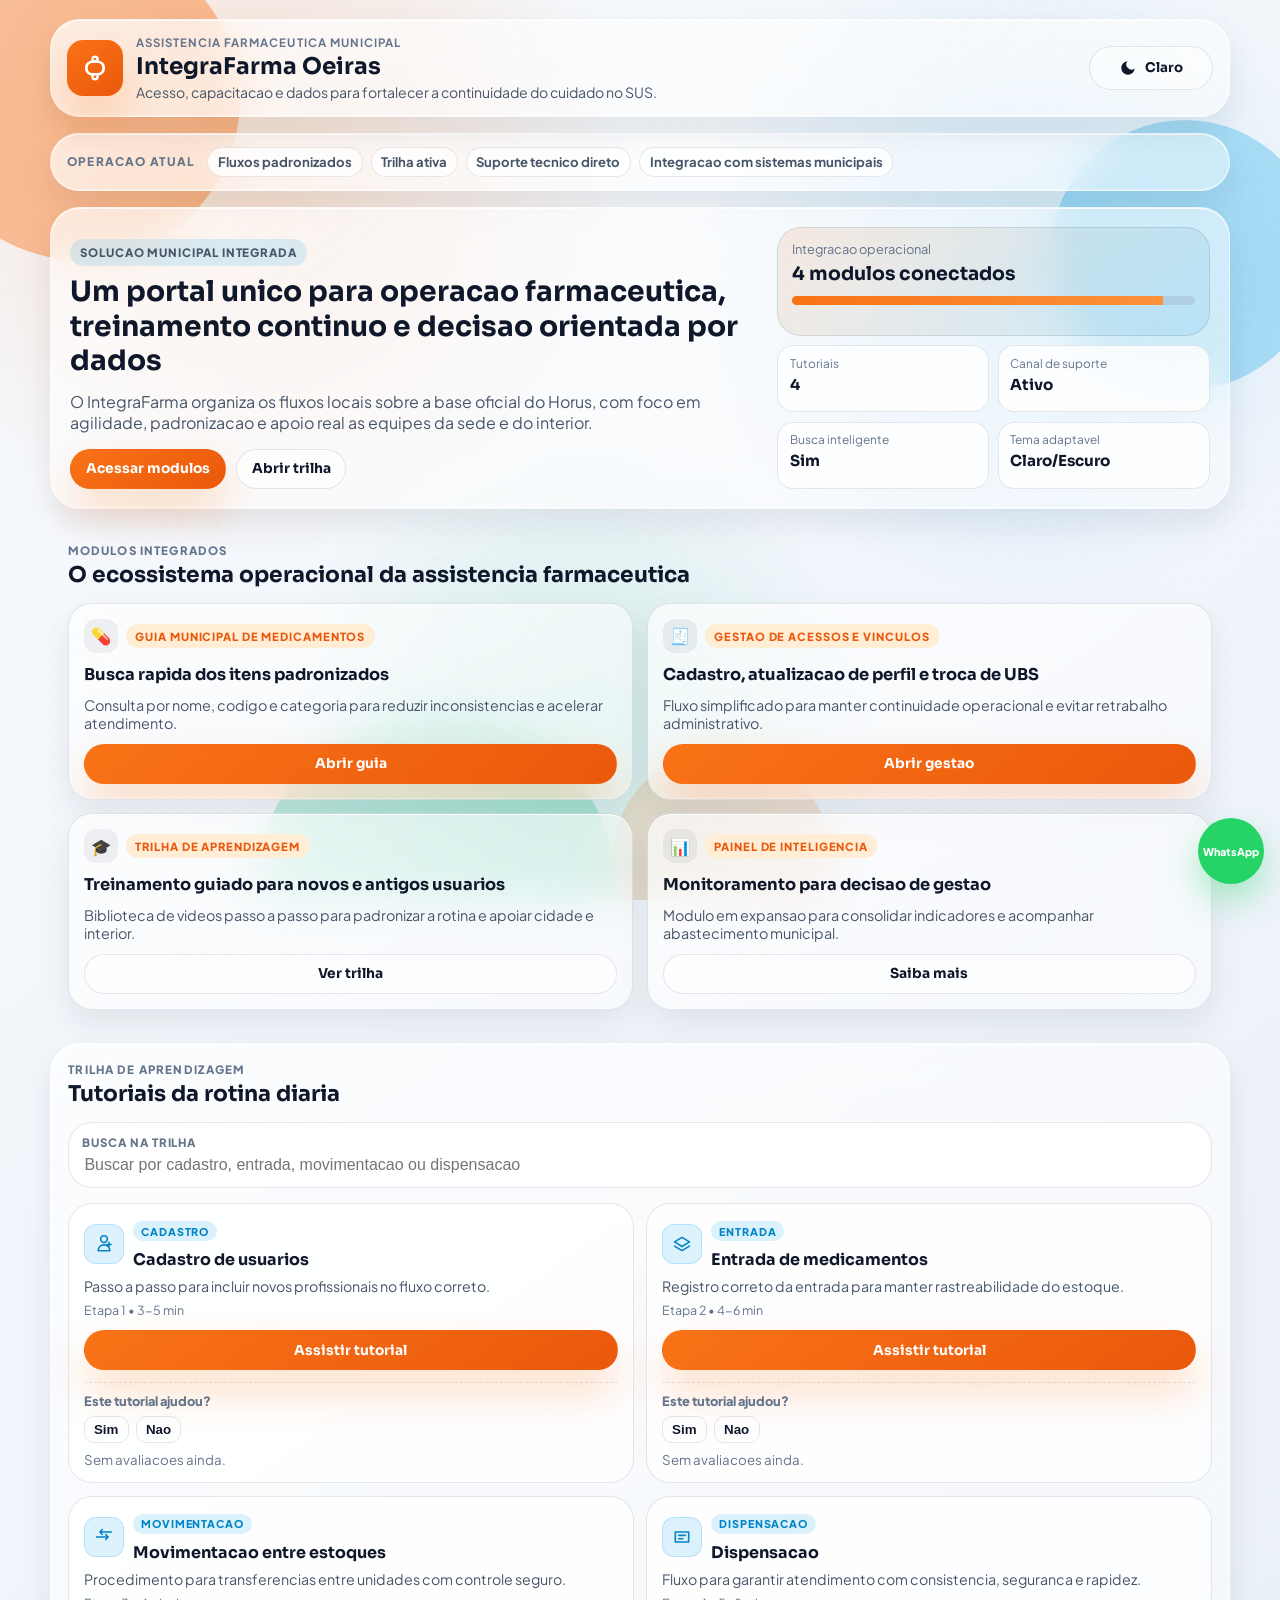
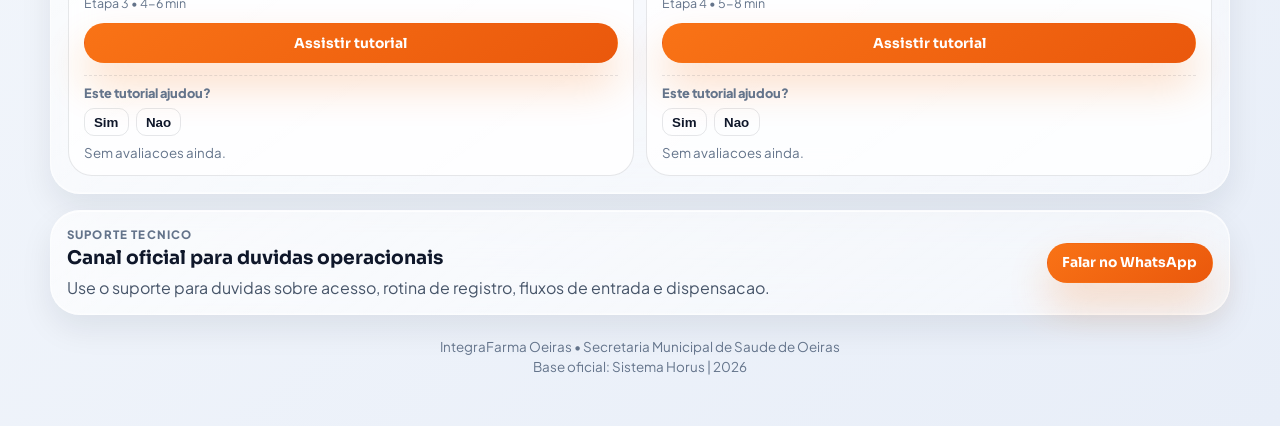
==== commit 73a7e767: "feat: add svg tutorial cards and organized video metadata" ====
--- a/index.html
+++ b/index.html
@@ -3,13 +3,13 @@
 <head>
   <meta charset="UTF-8">
   <meta name="viewport" content="width=device-width, initial-scale=1.0">
-  <title>IntegraFarma Oeiras | Acesso, Capacitação e Dados</title>
-  <meta name="description" content="Portal municipal IntegraFarma Oeiras: guia de medicamentos, gestão de acessos, trilha de aprendizagem e inteligência de dados para assistência farmacêutica.">
+  <title>IntegraFarma Oeiras | Acesso, Capacitacao e Dados</title>
+  <meta name="description" content="Portal municipal IntegraFarma Oeiras: guia de medicamentos, gestao de acessos, trilha de aprendizagem e inteligencia de dados para assistencia farmaceutica.">
   <meta name="theme-color" content="#f97316">
   <link rel="preconnect" href="https://fonts.googleapis.com">
   <link rel="preconnect" href="https://fonts.gstatic.com" crossorigin>
   <link href="https://fonts.googleapis.com/css2?family=Plus+Jakarta+Sans:wght@400;500;600;700;800&family=Sora:wght@500;600;700;800&display=swap" rel="stylesheet">
-  <link rel="stylesheet" href="assets/css/styles.css?v=2.0.0">
+  <link rel="stylesheet" href="assets/css/styles.css?v=2.1.0">
   <script>
     (function initThemeEarly() {
       var key = "integrafarma_theme";
@@ -39,9 +39,9 @@
           </svg>
         </div>
         <div class="brand-text">
-          <p class="eyebrow">Assistência Farmacêutica Municipal</p>
+          <p class="eyebrow">Assistencia Farmaceutica Municipal</p>
           <h1>IntegraFarma Oeiras</h1>
-          <p class="subtitle">Acesso, capacitação e dados para fortalecer a continuidade do cuidado no SUS.</p>
+          <p class="subtitle">Acesso, capacitacao e dados para fortalecer a continuidade do cuidado no SUS.</p>
         </div>
       </div>
       <button id="themeToggle" class="theme-btn" type="button" aria-label="Alternar tema">
@@ -60,61 +60,44 @@
     </header>
 
     <section class="status-strip card-surface reveal" data-reveal>
-      <p class="strip-label">Operação atual</p>
+      <p class="strip-label">Operacao atual</p>
       <div class="strip-items">
         <span>Fluxos padronizados</span>
         <span>Trilha ativa</span>
-        <span>Suporte técnico direto</span>
-        <span>Integração com sistemas municipais</span>
+        <span>Suporte tecnico direto</span>
+        <span>Integracao com sistemas municipais</span>
       </div>
     </section>
 
     <section class="hero card-surface reveal" data-reveal>
       <div class="hero-copy">
-        <p class="chip">Solução municipal integrada</p>
-        <h2>Um portal único para operação farmacêutica, treinamento contínuo e decisão orientada por dados</h2>
-        <p>
-          O IntegraFarma organiza os fluxos locais sobre a base oficial do Hórus, com foco em
-          agilidade de atendimento, padronização do serviço e apoio real às equipes da sede e do interior.
-        </p>
+        <p class="chip">Solucao municipal integrada</p>
+        <h2>Um portal unico para operacao farmaceutica, treinamento continuo e decisao orientada por dados</h2>
+        <p>O IntegraFarma organiza os fluxos locais sobre a base oficial do Horus, com foco em agilidade, padronizacao e apoio real as equipes da sede e do interior.</p>
         <div class="hero-actions">
-          <a href="#modulos" class="btn btn-primary">Acessar módulos</a>
+          <a href="#modulos" class="btn btn-primary">Acessar modulos</a>
           <a href="#tutorials" class="btn btn-secondary">Abrir trilha</a>
         </div>
       </div>
       <aside class="hero-board" aria-label="Resumo visual do portal">
         <article class="board-main">
-          <p>Integração operacional</p>
-          <strong>4 módulos conectados</strong>
-          <div class="board-bar">
-            <span style="width: 92%"></span>
-          </div>
+          <p>Integracao operacional</p>
+          <strong>4 modulos conectados</strong>
+          <div class="board-bar"><span style="width: 92%"></span></div>
         </article>
         <div class="board-grid">
-          <article class="board-mini">
-            <p>Tutoriais</p>
-            <strong>4</strong>
-          </article>
-          <article class="board-mini">
-            <p>Canal de suporte</p>
-            <strong>Ativo</strong>
-          </article>
-          <article class="board-mini">
-            <p>Busca inteligente</p>
-            <strong>Sim</strong>
-          </article>
-          <article class="board-mini">
-            <p>Tema adaptável</p>
-            <strong>Claro/Escuro</strong>
-          </article>
+          <article class="board-mini"><p>Tutoriais</p><strong>4</strong></article>
+          <article class="board-mini"><p>Canal de suporte</p><strong>Ativo</strong></article>
+          <article class="board-mini"><p>Busca inteligente</p><strong>Sim</strong></article>
+          <article class="board-mini"><p>Tema adaptavel</p><strong>Claro/Escuro</strong></article>
         </div>
       </aside>
     </section>
 
     <section id="modulos" class="modules reveal" data-reveal>
       <div class="section-head">
-        <p class="section-eyebrow">Módulos integrados</p>
-        <h3>O ecossistema operacional da assistência farmacêutica</h3>
+        <p class="section-eyebrow">Modulos integrados</p>
+        <h3>O ecossistema operacional da assistencia farmaceutica</h3>
       </div>
       <div class="module-grid">
         <article class="module-card card-surface" data-tags="medicamentos guia catalogo padronizados busca">
@@ -122,19 +105,19 @@
             <span class="module-icon" aria-hidden="true">💊</span>
             <span class="module-badge">Guia Municipal de Medicamentos</span>
           </div>
-          <h4>Busca rápida dos itens padronizados</h4>
-          <p>Consulta por nome, código e categoria para reduzir inconsistências e acelerar atendimento.</p>
+          <h4>Busca rapida dos itens padronizados</h4>
+          <p>Consulta por nome, codigo e categoria para reduzir inconsistencias e acelerar atendimento.</p>
           <a class="btn btn-primary" href="https://erosbarbosa.github.io/medicamentos/" target="_blank" rel="noopener noreferrer">Abrir guia</a>
         </article>
 
         <article class="module-card card-surface" data-tags="cadastro acessos vinculos troca ubs perfil">
           <div class="module-top">
             <span class="module-icon" aria-hidden="true">🧾</span>
-            <span class="module-badge">Gestão de Acessos e Vínculos</span>
-          </div>
-          <h4>Cadastro, atualização de perfil e troca de UBS</h4>
+            <span class="module-badge">Gestao de Acessos e Vinculos</span>
+          </div>
+          <h4>Cadastro, atualizacao de perfil e troca de UBS</h4>
           <p>Fluxo simplificado para manter continuidade operacional e evitar retrabalho administrativo.</p>
-          <a class="btn btn-primary" href="https://erosbarbosa.github.io/cadastrohorus/formulario/index.html?v=v6.7" target="_blank" rel="noopener noreferrer">Abrir gestão</a>
+          <a class="btn btn-primary" href="https://erosbarbosa.github.io/cadastrohorus/formulario/index.html?v=v6.7" target="_blank" rel="noopener noreferrer">Abrir gestao</a>
         </article>
 
         <article class="module-card card-surface" data-tags="trilha aprendizagem treinamento videos capacitacao">
@@ -142,18 +125,18 @@
             <span class="module-icon" aria-hidden="true">🎓</span>
             <span class="module-badge">Trilha de Aprendizagem</span>
           </div>
-          <h4>Treinamento guiado para novos e antigos usuários</h4>
-          <p>Biblioteca de vídeos passo a passo para padronizar a rotina e apoiar cidade e interior.</p>
+          <h4>Treinamento guiado para novos e antigos usuarios</h4>
+          <p>Biblioteca de videos passo a passo para padronizar a rotina e apoiar cidade e interior.</p>
           <a class="btn btn-secondary" href="#tutorials">Ver trilha</a>
         </article>
 
         <article class="module-card card-surface" data-tags="painel inteligencia dados dashboard monitoramento">
           <div class="module-top">
             <span class="module-icon" aria-hidden="true">📊</span>
-            <span class="module-badge">Painel de Inteligência</span>
-          </div>
-          <h4>Monitoramento para decisão de gestão</h4>
-          <p>Módulo em expansão para consolidar indicadores e acompanhar abastecimento municipal.</p>
+            <span class="module-badge">Painel de Inteligencia</span>
+          </div>
+          <h4>Monitoramento para decisao de gestao</h4>
+          <p>Modulo em expansao para consolidar indicadores e acompanhar abastecimento municipal.</p>
           <button id="openPanelModal" class="btn btn-secondary" type="button">Saiba mais</button>
         </article>
       </div>
@@ -162,19 +145,29 @@
     <section id="tutorials" class="tutorials card-surface reveal" data-reveal>
       <div class="section-head">
         <p class="section-eyebrow">Trilha de aprendizagem</p>
-        <h3>Tutoriais da rotina diária</h3>
+        <h3>Tutoriais da rotina diaria</h3>
       </div>
       <label class="search-field" for="tutorialSearch">
         <span aria-hidden="true">Busca na trilha</span>
-        <input type="text" id="tutorialSearch" placeholder="Buscar por cadastro, entrada, movimentação ou dispensação">
+        <input type="text" id="tutorialSearch" placeholder="Buscar por cadastro, entrada, movimentacao ou dispensacao">
       </label>
 
       <div id="tutorialGrid" class="tutorial-grid">
         <article class="tutorial-card" data-tags="cadastro novo usuario acesso perfil">
           <div class="tutorial-head">
-            <span class="tutorial-tag">Cadastro</span>
-            <h4>Cadastro de usuários</h4>
+            <div class="tutorial-title">
+              <span class="tutorial-svg" aria-hidden="true">
+                <svg viewBox="0 0 24 24">
+                  <path d="M12 2a4 4 0 1 1 0 8 4 4 0 0 1 0-8Zm-7 18a7 7 0 0 1 14 0H5Zm10.5-7.5h5m-2.5-2.5v5"></path>
+                </svg>
+              </span>
+              <div>
+                <span class="tutorial-tag">Cadastro</span>
+                <h4>Cadastro de usuarios</h4>
+              </div>
+            </div>
             <p>Passo a passo para incluir novos profissionais no fluxo correto.</p>
+            <small class="tutorial-meta" data-tutorial-meta="cadastro">Duracao e link em atualizacao.</small>
           </div>
           <div class="tutorial-actions">
             <button class="btn btn-primary" type="button" data-open-tutorial="cadastro">Assistir tutorial</button>
@@ -182,18 +175,28 @@
               <p>Este tutorial ajudou?</p>
               <div class="feedback-buttons">
                 <button type="button" data-feedback="yes" data-tutorial="cadastro">Sim</button>
-                <button type="button" data-feedback="no" data-tutorial="cadastro">Não</button>
-              </div>
-              <small id="feedbackCount-cadastro">Sem avaliações ainda.</small>
+                <button type="button" data-feedback="no" data-tutorial="cadastro">Nao</button>
+              </div>
+              <small id="feedbackCount-cadastro">Sem avaliacoes ainda.</small>
             </div>
           </div>
         </article>
 
         <article class="tutorial-card" data-tags="entrada medicamentos estoque recebimento">
           <div class="tutorial-head">
-            <span class="tutorial-tag">Entrada</span>
-            <h4>Entrada de medicamentos</h4>
+            <div class="tutorial-title">
+              <span class="tutorial-svg" aria-hidden="true">
+                <svg viewBox="0 0 24 24">
+                  <path d="M3 9.5 12 4l9 5.5-9 5.5-9-5.5Zm0 5 9 5.5 9-5.5"></path>
+                </svg>
+              </span>
+              <div>
+                <span class="tutorial-tag">Entrada</span>
+                <h4>Entrada de medicamentos</h4>
+              </div>
+            </div>
             <p>Registro correto da entrada para manter rastreabilidade do estoque.</p>
+            <small class="tutorial-meta" data-tutorial-meta="entrada">Duracao e link em atualizacao.</small>
           </div>
           <div class="tutorial-actions">
             <button class="btn btn-primary" type="button" data-open-tutorial="entrada">Assistir tutorial</button>
@@ -201,18 +204,28 @@
               <p>Este tutorial ajudou?</p>
               <div class="feedback-buttons">
                 <button type="button" data-feedback="yes" data-tutorial="entrada">Sim</button>
-                <button type="button" data-feedback="no" data-tutorial="entrada">Não</button>
-              </div>
-              <small id="feedbackCount-entrada">Sem avaliações ainda.</small>
+                <button type="button" data-feedback="no" data-tutorial="entrada">Nao</button>
+              </div>
+              <small id="feedbackCount-entrada">Sem avaliacoes ainda.</small>
             </div>
           </div>
         </article>
 
         <article class="tutorial-card" data-tags="movimentacao transferencia unidades almoxarifado">
           <div class="tutorial-head">
-            <span class="tutorial-tag">Movimentação</span>
-            <h4>Movimentação entre estoques</h4>
-            <p>Procedimento para transferências entre unidades com controle seguro.</p>
+            <div class="tutorial-title">
+              <span class="tutorial-svg" aria-hidden="true">
+                <svg viewBox="0 0 24 24">
+                  <path d="M3 12h14m0 0-3-3m3 3-3 3M21 6H7m0 0 3-3M7 6l3 3"></path>
+                </svg>
+              </span>
+              <div>
+                <span class="tutorial-tag">Movimentacao</span>
+                <h4>Movimentacao entre estoques</h4>
+              </div>
+            </div>
+            <p>Procedimento para transferencias entre unidades com controle seguro.</p>
+            <small class="tutorial-meta" data-tutorial-meta="movimentacao">Duracao e link em atualizacao.</small>
           </div>
           <div class="tutorial-actions">
             <button class="btn btn-primary" type="button" data-open-tutorial="movimentacao">Assistir tutorial</button>
@@ -220,18 +233,28 @@
               <p>Este tutorial ajudou?</p>
               <div class="feedback-buttons">
                 <button type="button" data-feedback="yes" data-tutorial="movimentacao">Sim</button>
-                <button type="button" data-feedback="no" data-tutorial="movimentacao">Não</button>
-              </div>
-              <small id="feedbackCount-movimentacao">Sem avaliações ainda.</small>
+                <button type="button" data-feedback="no" data-tutorial="movimentacao">Nao</button>
+              </div>
+              <small id="feedbackCount-movimentacao">Sem avaliacoes ainda.</small>
             </div>
           </div>
         </article>
 
         <article class="tutorial-card" data-tags="dispensacao paciente receita atendimento">
           <div class="tutorial-head">
-            <span class="tutorial-tag">Dispensação</span>
-            <h4>Dispensação</h4>
-            <p>Fluxo para garantir atendimento com consistência, segurança e rapidez.</p>
+            <div class="tutorial-title">
+              <span class="tutorial-svg" aria-hidden="true">
+                <svg viewBox="0 0 24 24">
+                  <path d="M4 6h16v12H4zM8 10h8m-8 4h5"></path>
+                </svg>
+              </span>
+              <div>
+                <span class="tutorial-tag">Dispensacao</span>
+                <h4>Dispensacao</h4>
+              </div>
+            </div>
+            <p>Fluxo para garantir atendimento com consistencia, seguranca e rapidez.</p>
+            <small class="tutorial-meta" data-tutorial-meta="dispensacao">Duracao e link em atualizacao.</small>
           </div>
           <div class="tutorial-actions">
             <button class="btn btn-primary" type="button" data-open-tutorial="dispensacao">Assistir tutorial</button>
@@ -239,9 +262,9 @@
               <p>Este tutorial ajudou?</p>
               <div class="feedback-buttons">
                 <button type="button" data-feedback="yes" data-tutorial="dispensacao">Sim</button>
-                <button type="button" data-feedback="no" data-tutorial="dispensacao">Não</button>
-              </div>
-              <small id="feedbackCount-dispensacao">Sem avaliações ainda.</small>
+                <button type="button" data-feedback="no" data-tutorial="dispensacao">Nao</button>
+              </div>
+              <small id="feedbackCount-dispensacao">Sem avaliacoes ainda.</small>
             </div>
           </div>
         </article>
@@ -250,9 +273,9 @@
 
     <section class="support card-surface reveal" data-reveal>
       <div class="support-content">
-        <p class="section-eyebrow">Suporte técnico</p>
-        <h3>Canal oficial para dúvidas operacionais</h3>
-        <p>Use o suporte para dúvidas sobre acesso, rotina de registro, fluxos de entrada e dispensação.</p>
+        <p class="section-eyebrow">Suporte tecnico</p>
+        <h3>Canal oficial para duvidas operacionais</h3>
+        <p>Use o suporte para duvidas sobre acesso, rotina de registro, fluxos de entrada e dispensacao.</p>
       </div>
       <a class="btn btn-primary support-btn" href="https://wa.me/5589994350078" target="_blank" rel="noopener noreferrer" aria-label="Abrir suporte no WhatsApp">
         Falar no WhatsApp
@@ -260,12 +283,12 @@
     </section>
 
     <footer class="footer reveal" data-reveal>
-      <p>IntegraFarma Oeiras • Secretaria Municipal de Saúde de Oeiras</p>
-      <p>Base oficial: Sistema Hórus | <span id="currentYear"></span></p>
+      <p>IntegraFarma Oeiras • Secretaria Municipal de Saude de Oeiras</p>
+      <p>Base oficial: Sistema Horus | <span id="currentYear"></span></p>
     </footer>
   </div>
 
-  <a href="https://wa.me/5589994350078" class="floating-whatsapp" target="_blank" rel="noopener noreferrer" aria-label="Abrir suporte técnico no WhatsApp">
+  <a href="https://wa.me/5589994350078" class="floating-whatsapp" target="_blank" rel="noopener noreferrer" aria-label="Abrir suporte tecnico no WhatsApp">
     <span aria-hidden="true">WhatsApp</span>
   </a>
 
@@ -277,6 +300,7 @@
         <h4 id="videoModalTitle">Tutorial</h4>
         <button id="closeVideoModal" type="button" aria-label="Fechar tutorial">Fechar</button>
       </div>
+      <p id="videoModalMeta" class="modal-meta">Treinamento Horus • Conteudo guiado</p>
       <div class="video-frame">
         <iframe id="videoPlayer" title="Player de tutorial" src="" allow="accelerometer; autoplay; clipboard-write; encrypted-media; gyroscope; picture-in-picture; web-share" allowfullscreen></iframe>
       </div>
@@ -287,14 +311,14 @@
   <div id="panelModal" class="modal hidden" role="dialog" aria-modal="true" aria-labelledby="panelModalTitle">
     <div class="modal-content card-surface panel-modal" role="document">
       <div class="modal-head">
-        <h4 id="panelModalTitle">Painel de Inteligência</h4>
+        <h4 id="panelModalTitle">Painel de Inteligencia</h4>
         <button id="closePanelModal" type="button" aria-label="Fechar modal">Fechar</button>
       </div>
-      <p>Este módulo está em expansão para consolidar indicadores operacionais e assistenciais em uma visão única de gestão.</p>
-      <p>Enquanto isso, os dados continuam sendo acompanhados pelos dashboards oficiais já publicados pela equipe municipal.</p>
+      <p>Este modulo esta em expansao para consolidar indicadores operacionais e assistenciais em uma visao unica de gestao.</p>
+      <p>Enquanto isso, os dados continuam sendo acompanhados pelos dashboards oficiais ja publicados pela equipe municipal.</p>
     </div>
   </div>
 
-  <script src="assets/js/app.js?v=2.0.0" defer></script>
+  <script src="assets/js/app.js?v=2.1.0" defer></script>
 </body>
 </html>
--- a/assets/css/styles.css
+++ b/assets/css/styles.css
@@ -599,6 +599,40 @@
   display: none;
 }
 
+.tutorial-title {
+  display: grid;
+  grid-template-columns: auto 1fr;
+  align-items: center;
+  gap: 0.6rem;
+}
+
+.tutorial-svg {
+  width: 40px;
+  height: 40px;
+  border-radius: 12px;
+  display: grid;
+  place-items: center;
+  background: rgba(14, 165, 233, 0.14);
+  border: 1px solid rgba(14, 165, 233, 0.2);
+  color: #0284c7;
+}
+
+:root[data-theme="dark"] .tutorial-svg {
+  color: #7dd3fc;
+  background: rgba(14, 165, 233, 0.18);
+  border-color: rgba(125, 211, 252, 0.24);
+}
+
+.tutorial-svg svg {
+  width: 20px;
+  height: 20px;
+  fill: none;
+  stroke: currentColor;
+  stroke-width: 1.9;
+  stroke-linecap: round;
+  stroke-linejoin: round;
+}
+
 .tutorial-tag {
   display: inline-flex;
   width: fit-content;
@@ -623,6 +657,13 @@
   font-size: 0.89rem;
 }
 
+.tutorial-meta {
+  display: inline-block;
+  margin-top: 0.45rem;
+  color: var(--text-soft);
+  font-size: 0.78rem;
+}
+
 .tutorial-actions {
   display: grid;
   gap: 0.7rem;
@@ -813,6 +854,12 @@
   padding: 0.34rem 0.72rem;
   font-weight: 700;
   cursor: pointer;
+}
+
+.modal-meta {
+  margin: 0.38rem 0 0;
+  color: var(--text-soft);
+  font-size: 0.82rem;
 }
 
 .video-frame {
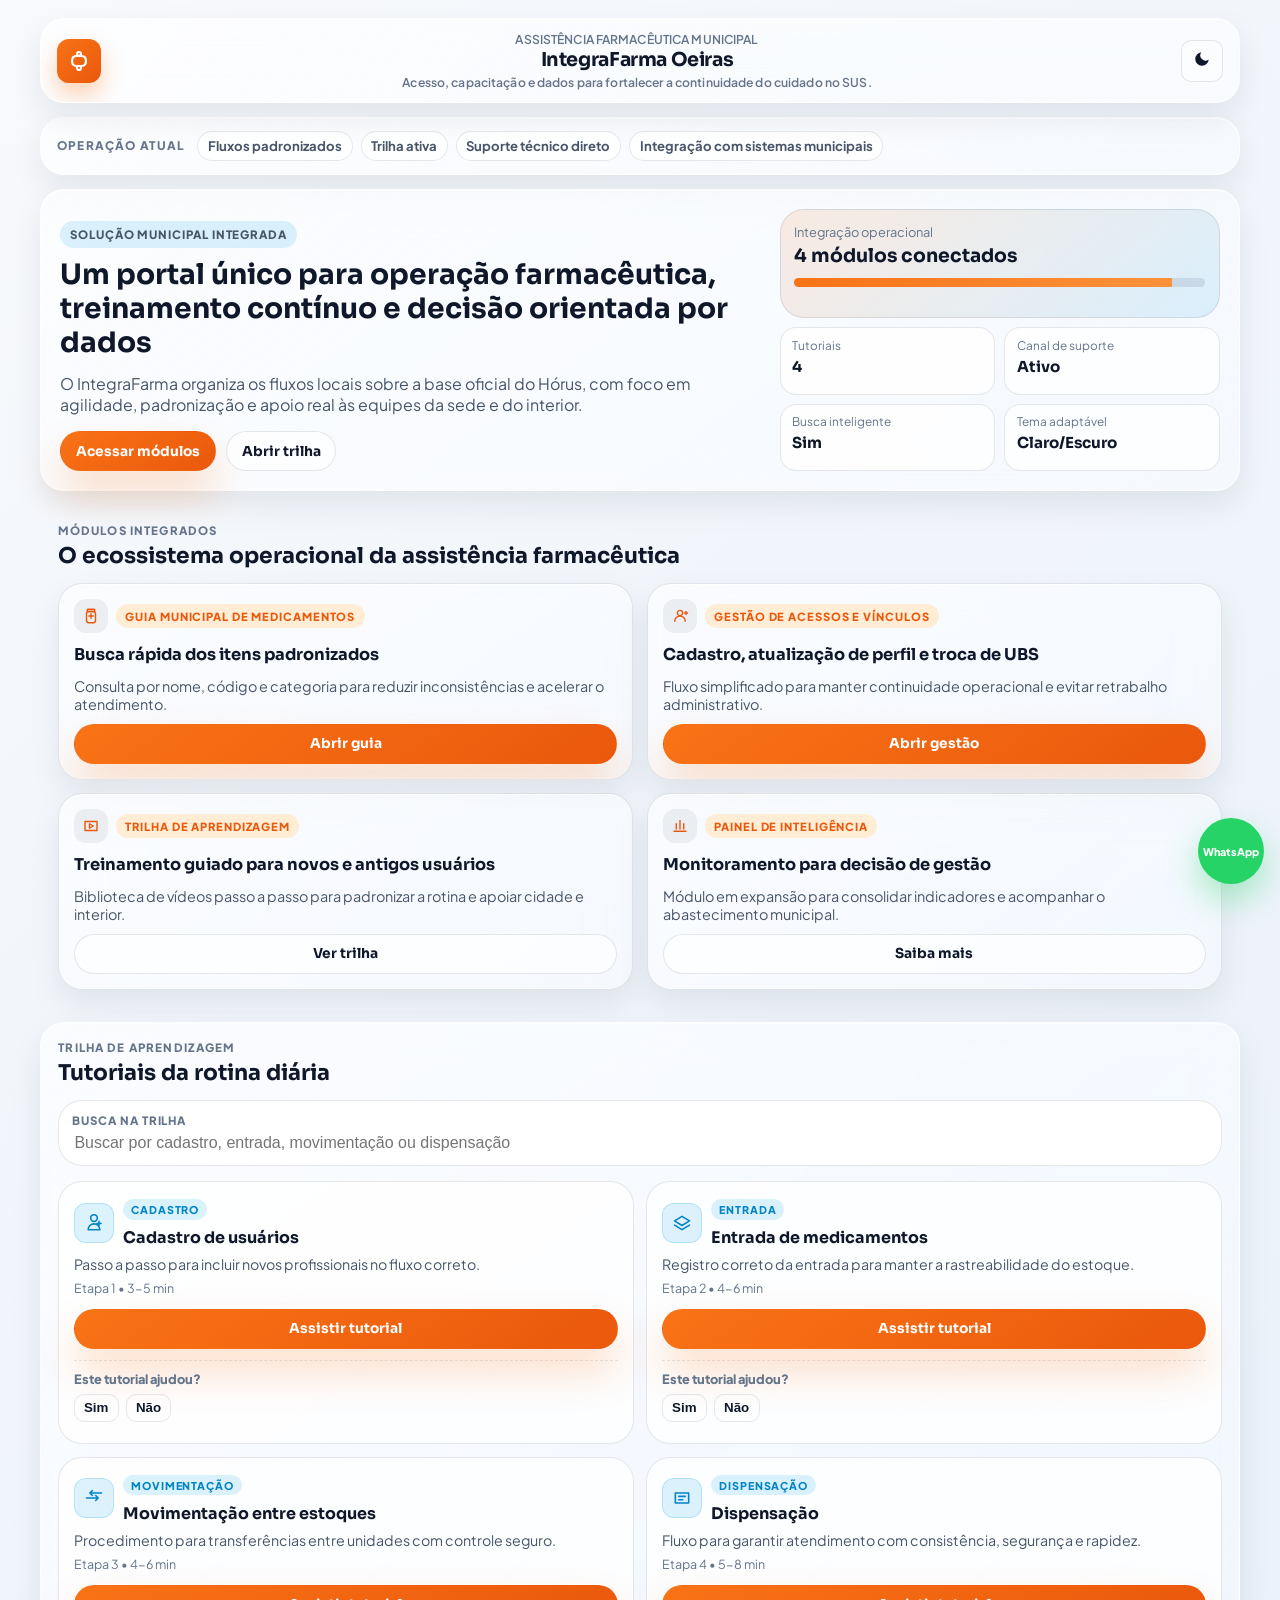
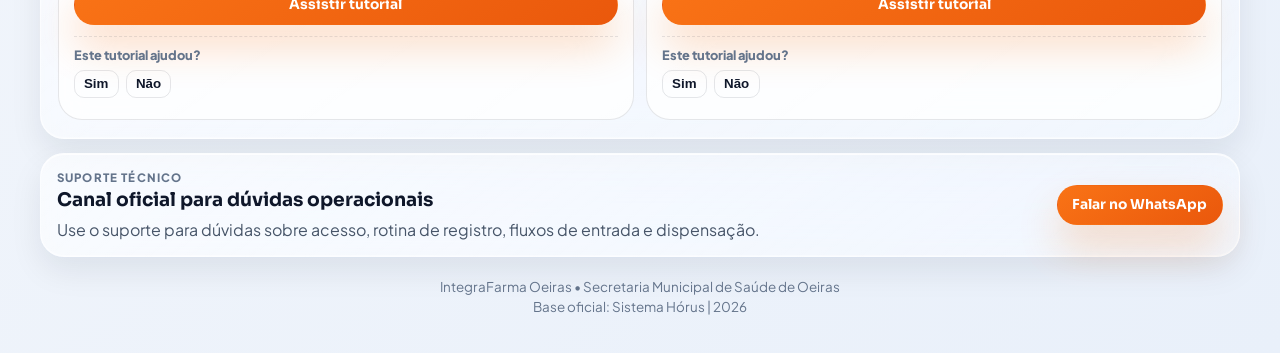
==== commit 878c5b27: "style: align portal with medicamentos visual language" ====
--- a/index.html
+++ b/index.html
@@ -3,13 +3,13 @@
 <head>
   <meta charset="UTF-8">
   <meta name="viewport" content="width=device-width, initial-scale=1.0">
-  <title>IntegraFarma Oeiras | Acesso, Capacitacao e Dados</title>
-  <meta name="description" content="Portal municipal IntegraFarma Oeiras: guia de medicamentos, gestao de acessos, trilha de aprendizagem e inteligencia de dados para assistencia farmaceutica.">
+  <title>IntegraFarma Oeiras | Acesso, Capacitação e Dados</title>
+  <meta name="description" content="Portal municipal IntegraFarma Oeiras: guia de medicamentos, gestão de acessos, trilha de aprendizagem e inteligência de dados para assistência farmacêutica.">
   <meta name="theme-color" content="#f97316">
   <link rel="preconnect" href="https://fonts.googleapis.com">
   <link rel="preconnect" href="https://fonts.gstatic.com" crossorigin>
   <link href="https://fonts.googleapis.com/css2?family=Plus+Jakarta+Sans:wght@400;500;600;700;800&family=Sora:wght@500;600;700;800&display=swap" rel="stylesheet">
-  <link rel="stylesheet" href="assets/css/styles.css?v=2.1.0">
+  <link rel="stylesheet" href="assets/css/styles.css?v=2.2.0">
   <script>
     (function initThemeEarly() {
       var key = "integrafarma_theme";
@@ -23,25 +23,24 @@
 </head>
 <body>
   <div class="background-shapes" aria-hidden="true">
-    <div class="shape shape-a"></div>
-    <div class="shape shape-b"></div>
-    <div class="shape shape-c"></div>
-    <div class="shape shape-d"></div>
+    <div class="shape shape-1"></div>
+    <div class="shape shape-2"></div>
+    <div class="shape shape-3"></div>
   </div>
   <div class="bg-particles" aria-hidden="true"></div>
 
   <div class="page-wrapper">
-    <header class="header card-surface reveal" data-reveal>
-      <div class="brand-area">
+    <header class="header catalog-header card-surface reveal" data-reveal>
+      <div class="brand-area brand-block">
         <div class="brand-icon" aria-hidden="true">
           <svg viewBox="0 0 24 24">
             <path d="M12 2a3 3 0 0 0-3 3v1.1A5.5 5.5 0 0 0 4 11.5v1a5.5 5.5 0 0 0 5 5.4V19a3 3 0 0 0 6 0v-1.1a5.5 5.5 0 0 0 5-5.4v-1A5.5 5.5 0 0 0 15 6.1V5a3 3 0 0 0-3-3Zm-1 3a1 1 0 1 1 2 0v.5h-2V5Zm-4.8 6.5A3.5 3.5 0 0 1 9.7 8h4.6a3.5 3.5 0 0 1 3.5 3.5v1a3.5 3.5 0 0 1-3.5 3.5H9.7a3.5 3.5 0 0 1-3.5-3.5v-1ZM11 19v-1h2v1a1 1 0 1 1-2 0Z"></path>
           </svg>
         </div>
         <div class="brand-text">
-          <p class="eyebrow">Assistencia Farmaceutica Municipal</p>
+          <p class="eyebrow">Assistência Farmacêutica Municipal</p>
           <h1>IntegraFarma Oeiras</h1>
-          <p class="subtitle">Acesso, capacitacao e dados para fortalecer a continuidade do cuidado no SUS.</p>
+          <p class="subtitle">Acesso, capacitação e dados para fortalecer a continuidade do cuidado no SUS.</p>
         </div>
       </div>
       <button id="themeToggle" class="theme-btn" type="button" aria-label="Alternar tema">
@@ -60,83 +59,108 @@
     </header>
 
     <section class="status-strip card-surface reveal" data-reveal>
-      <p class="strip-label">Operacao atual</p>
+      <p class="strip-label">Operação atual</p>
       <div class="strip-items">
         <span>Fluxos padronizados</span>
         <span>Trilha ativa</span>
-        <span>Suporte tecnico direto</span>
-        <span>Integracao com sistemas municipais</span>
+        <span>Suporte técnico direto</span>
+        <span>Integração com sistemas municipais</span>
       </div>
     </section>
 
     <section class="hero card-surface reveal" data-reveal>
       <div class="hero-copy">
-        <p class="chip">Solucao municipal integrada</p>
-        <h2>Um portal unico para operacao farmaceutica, treinamento continuo e decisao orientada por dados</h2>
-        <p>O IntegraFarma organiza os fluxos locais sobre a base oficial do Horus, com foco em agilidade, padronizacao e apoio real as equipes da sede e do interior.</p>
+        <p class="chip">Solução municipal integrada</p>
+        <h2>Um portal único para operação farmacêutica, treinamento contínuo e decisão orientada por dados</h2>
+        <p>O IntegraFarma organiza os fluxos locais sobre a base oficial do Hórus, com foco em agilidade, padronização e apoio real às equipes da sede e do interior.</p>
         <div class="hero-actions">
-          <a href="#modulos" class="btn btn-primary">Acessar modulos</a>
+          <a href="#modulos" class="btn btn-primary">Acessar módulos</a>
           <a href="#tutorials" class="btn btn-secondary">Abrir trilha</a>
         </div>
       </div>
       <aside class="hero-board" aria-label="Resumo visual do portal">
         <article class="board-main">
-          <p>Integracao operacional</p>
-          <strong>4 modulos conectados</strong>
+          <p>Integração operacional</p>
+          <strong>4 módulos conectados</strong>
           <div class="board-bar"><span style="width: 92%"></span></div>
         </article>
         <div class="board-grid">
           <article class="board-mini"><p>Tutoriais</p><strong>4</strong></article>
           <article class="board-mini"><p>Canal de suporte</p><strong>Ativo</strong></article>
           <article class="board-mini"><p>Busca inteligente</p><strong>Sim</strong></article>
-          <article class="board-mini"><p>Tema adaptavel</p><strong>Claro/Escuro</strong></article>
+          <article class="board-mini"><p>Tema adaptável</p><strong>Claro/Escuro</strong></article>
         </div>
       </aside>
     </section>
 
     <section id="modulos" class="modules reveal" data-reveal>
       <div class="section-head">
-        <p class="section-eyebrow">Modulos integrados</p>
-        <h3>O ecossistema operacional da assistencia farmaceutica</h3>
+        <p class="section-eyebrow">Módulos integrados</p>
+        <h3>O ecossistema operacional da assistência farmacêutica</h3>
       </div>
       <div class="module-grid">
         <article class="module-card card-surface" data-tags="medicamentos guia catalogo padronizados busca">
           <div class="module-top">
-            <span class="module-icon" aria-hidden="true">💊</span>
+            <span class="module-icon" aria-hidden="true">
+              <svg viewBox="0 0 24 24">
+                <rect x="7" y="3" width="10" height="3" rx="1"></rect>
+                <rect x="6" y="6" width="12" height="15" rx="3"></rect>
+                <line x1="9" y1="12" x2="15" y2="12"></line>
+                <line x1="12" y1="9" x2="12" y2="15"></line>
+              </svg>
+            </span>
             <span class="module-badge">Guia Municipal de Medicamentos</span>
           </div>
-          <h4>Busca rapida dos itens padronizados</h4>
-          <p>Consulta por nome, codigo e categoria para reduzir inconsistencias e acelerar atendimento.</p>
+          <h4>Busca rápida dos itens padronizados</h4>
+          <p>Consulta por nome, código e categoria para reduzir inconsistências e acelerar o atendimento.</p>
           <a class="btn btn-primary" href="https://erosbarbosa.github.io/medicamentos/" target="_blank" rel="noopener noreferrer">Abrir guia</a>
         </article>
 
         <article class="module-card card-surface" data-tags="cadastro acessos vinculos troca ubs perfil">
           <div class="module-top">
-            <span class="module-icon" aria-hidden="true">🧾</span>
-            <span class="module-badge">Gestao de Acessos e Vinculos</span>
-          </div>
-          <h4>Cadastro, atualizacao de perfil e troca de UBS</h4>
+            <span class="module-icon" aria-hidden="true">
+              <svg viewBox="0 0 24 24">
+                <circle cx="12" cy="8" r="3.5"></circle>
+                <path d="M5 19a7 7 0 0 1 14 0"></path>
+                <path d="M18 8h4m-2-2v4"></path>
+              </svg>
+            </span>
+            <span class="module-badge">Gestão de Acessos e Vínculos</span>
+          </div>
+          <h4>Cadastro, atualização de perfil e troca de UBS</h4>
           <p>Fluxo simplificado para manter continuidade operacional e evitar retrabalho administrativo.</p>
-          <a class="btn btn-primary" href="https://erosbarbosa.github.io/cadastrohorus/formulario/index.html?v=v6.7" target="_blank" rel="noopener noreferrer">Abrir gestao</a>
+          <a class="btn btn-primary" href="https://erosbarbosa.github.io/cadastrohorus/formulario/index.html?v=v6.7" target="_blank" rel="noopener noreferrer">Abrir gestão</a>
         </article>
 
         <article class="module-card card-surface" data-tags="trilha aprendizagem treinamento videos capacitacao">
           <div class="module-top">
-            <span class="module-icon" aria-hidden="true">🎓</span>
+            <span class="module-icon" aria-hidden="true">
+              <svg viewBox="0 0 24 24">
+                <path d="M4 6h16v12H4z"></path>
+                <path d="m10 9 5 3-5 3Z"></path>
+              </svg>
+            </span>
             <span class="module-badge">Trilha de Aprendizagem</span>
           </div>
-          <h4>Treinamento guiado para novos e antigos usuarios</h4>
-          <p>Biblioteca de videos passo a passo para padronizar a rotina e apoiar cidade e interior.</p>
+          <h4>Treinamento guiado para novos e antigos usuários</h4>
+          <p>Biblioteca de vídeos passo a passo para padronizar a rotina e apoiar cidade e interior.</p>
           <a class="btn btn-secondary" href="#tutorials">Ver trilha</a>
         </article>
 
         <article class="module-card card-surface" data-tags="painel inteligencia dados dashboard monitoramento">
           <div class="module-top">
-            <span class="module-icon" aria-hidden="true">📊</span>
-            <span class="module-badge">Painel de Inteligencia</span>
-          </div>
-          <h4>Monitoramento para decisao de gestao</h4>
-          <p>Modulo em expansao para consolidar indicadores e acompanhar abastecimento municipal.</p>
+            <span class="module-icon" aria-hidden="true">
+              <svg viewBox="0 0 24 24">
+                <path d="M4 19h16"></path>
+                <path d="M7 16V9"></path>
+                <path d="M12 16V5"></path>
+                <path d="M17 16v-7"></path>
+              </svg>
+            </span>
+            <span class="module-badge">Painel de Inteligência</span>
+          </div>
+          <h4>Monitoramento para decisão de gestão</h4>
+          <p>Módulo em expansão para consolidar indicadores e acompanhar o abastecimento municipal.</p>
           <button id="openPanelModal" class="btn btn-secondary" type="button">Saiba mais</button>
         </article>
       </div>
@@ -145,15 +169,15 @@
     <section id="tutorials" class="tutorials card-surface reveal" data-reveal>
       <div class="section-head">
         <p class="section-eyebrow">Trilha de aprendizagem</p>
-        <h3>Tutoriais da rotina diaria</h3>
+        <h3>Tutoriais da rotina diária</h3>
       </div>
       <label class="search-field" for="tutorialSearch">
         <span aria-hidden="true">Busca na trilha</span>
-        <input type="text" id="tutorialSearch" placeholder="Buscar por cadastro, entrada, movimentacao ou dispensacao">
+        <input type="text" id="tutorialSearch" placeholder="Buscar por cadastro, entrada, movimentação ou dispensação">
       </label>
 
       <div id="tutorialGrid" class="tutorial-grid">
-        <article class="tutorial-card" data-tags="cadastro novo usuario acesso perfil">
+        <article class="tutorial-card" data-tags="cadastro novo usuário acesso perfil">
           <div class="tutorial-head">
             <div class="tutorial-title">
               <span class="tutorial-svg" aria-hidden="true">
@@ -163,11 +187,11 @@
               </span>
               <div>
                 <span class="tutorial-tag">Cadastro</span>
-                <h4>Cadastro de usuarios</h4>
+                <h4>Cadastro de usuários</h4>
               </div>
             </div>
             <p>Passo a passo para incluir novos profissionais no fluxo correto.</p>
-            <small class="tutorial-meta" data-tutorial-meta="cadastro">Duracao e link em atualizacao.</small>
+            <small class="tutorial-meta" data-tutorial-meta="cadastro">Duração e link em atualização.</small>
           </div>
           <div class="tutorial-actions">
             <button class="btn btn-primary" type="button" data-open-tutorial="cadastro">Assistir tutorial</button>
@@ -175,9 +199,9 @@
               <p>Este tutorial ajudou?</p>
               <div class="feedback-buttons">
                 <button type="button" data-feedback="yes" data-tutorial="cadastro">Sim</button>
-                <button type="button" data-feedback="no" data-tutorial="cadastro">Nao</button>
-              </div>
-              <small id="feedbackCount-cadastro">Sem avaliacoes ainda.</small>
+                <button type="button" data-feedback="no" data-tutorial="cadastro">Não</button>
+              </div>
+              <small id="feedbackCount-cadastro" hidden></small>
             </div>
           </div>
         </article>
@@ -195,8 +219,8 @@
                 <h4>Entrada de medicamentos</h4>
               </div>
             </div>
-            <p>Registro correto da entrada para manter rastreabilidade do estoque.</p>
-            <small class="tutorial-meta" data-tutorial-meta="entrada">Duracao e link em atualizacao.</small>
+            <p>Registro correto da entrada para manter a rastreabilidade do estoque.</p>
+            <small class="tutorial-meta" data-tutorial-meta="entrada">Duração e link em atualização.</small>
           </div>
           <div class="tutorial-actions">
             <button class="btn btn-primary" type="button" data-open-tutorial="entrada">Assistir tutorial</button>
@@ -204,14 +228,14 @@
               <p>Este tutorial ajudou?</p>
               <div class="feedback-buttons">
                 <button type="button" data-feedback="yes" data-tutorial="entrada">Sim</button>
-                <button type="button" data-feedback="no" data-tutorial="entrada">Nao</button>
-              </div>
-              <small id="feedbackCount-entrada">Sem avaliacoes ainda.</small>
-            </div>
-          </div>
-        </article>
-
-        <article class="tutorial-card" data-tags="movimentacao transferencia unidades almoxarifado">
+                <button type="button" data-feedback="no" data-tutorial="entrada">Não</button>
+              </div>
+              <small id="feedbackCount-entrada" hidden></small>
+            </div>
+          </div>
+        </article>
+
+        <article class="tutorial-card" data-tags="movimentação transferência unidades almoxarifado">
           <div class="tutorial-head">
             <div class="tutorial-title">
               <span class="tutorial-svg" aria-hidden="true">
@@ -220,12 +244,12 @@
                 </svg>
               </span>
               <div>
-                <span class="tutorial-tag">Movimentacao</span>
-                <h4>Movimentacao entre estoques</h4>
-              </div>
-            </div>
-            <p>Procedimento para transferencias entre unidades com controle seguro.</p>
-            <small class="tutorial-meta" data-tutorial-meta="movimentacao">Duracao e link em atualizacao.</small>
+                <span class="tutorial-tag">Movimentação</span>
+                <h4>Movimentação entre estoques</h4>
+              </div>
+            </div>
+            <p>Procedimento para transferências entre unidades com controle seguro.</p>
+            <small class="tutorial-meta" data-tutorial-meta="movimentacao">Duração e link em atualização.</small>
           </div>
           <div class="tutorial-actions">
             <button class="btn btn-primary" type="button" data-open-tutorial="movimentacao">Assistir tutorial</button>
@@ -233,14 +257,14 @@
               <p>Este tutorial ajudou?</p>
               <div class="feedback-buttons">
                 <button type="button" data-feedback="yes" data-tutorial="movimentacao">Sim</button>
-                <button type="button" data-feedback="no" data-tutorial="movimentacao">Nao</button>
-              </div>
-              <small id="feedbackCount-movimentacao">Sem avaliacoes ainda.</small>
-            </div>
-          </div>
-        </article>
-
-        <article class="tutorial-card" data-tags="dispensacao paciente receita atendimento">
+                <button type="button" data-feedback="no" data-tutorial="movimentacao">Não</button>
+              </div>
+              <small id="feedbackCount-movimentacao" hidden></small>
+            </div>
+          </div>
+        </article>
+
+        <article class="tutorial-card" data-tags="dispensação paciente receita atendimento">
           <div class="tutorial-head">
             <div class="tutorial-title">
               <span class="tutorial-svg" aria-hidden="true">
@@ -249,12 +273,12 @@
                 </svg>
               </span>
               <div>
-                <span class="tutorial-tag">Dispensacao</span>
-                <h4>Dispensacao</h4>
-              </div>
-            </div>
-            <p>Fluxo para garantir atendimento com consistencia, seguranca e rapidez.</p>
-            <small class="tutorial-meta" data-tutorial-meta="dispensacao">Duracao e link em atualizacao.</small>
+                <span class="tutorial-tag">Dispensação</span>
+                <h4>Dispensação</h4>
+              </div>
+            </div>
+            <p>Fluxo para garantir atendimento com consistência, segurança e rapidez.</p>
+            <small class="tutorial-meta" data-tutorial-meta="dispensacao">Duração e link em atualização.</small>
           </div>
           <div class="tutorial-actions">
             <button class="btn btn-primary" type="button" data-open-tutorial="dispensacao">Assistir tutorial</button>
@@ -262,9 +286,9 @@
               <p>Este tutorial ajudou?</p>
               <div class="feedback-buttons">
                 <button type="button" data-feedback="yes" data-tutorial="dispensacao">Sim</button>
-                <button type="button" data-feedback="no" data-tutorial="dispensacao">Nao</button>
-              </div>
-              <small id="feedbackCount-dispensacao">Sem avaliacoes ainda.</small>
+                <button type="button" data-feedback="no" data-tutorial="dispensacao">Não</button>
+              </div>
+              <small id="feedbackCount-dispensacao" hidden></small>
             </div>
           </div>
         </article>
@@ -273,22 +297,22 @@
 
     <section class="support card-surface reveal" data-reveal>
       <div class="support-content">
-        <p class="section-eyebrow">Suporte tecnico</p>
-        <h3>Canal oficial para duvidas operacionais</h3>
-        <p>Use o suporte para duvidas sobre acesso, rotina de registro, fluxos de entrada e dispensacao.</p>
+        <p class="section-eyebrow">Suporte técnico</p>
+        <h3>Canal oficial para dúvidas operacionais</h3>
+        <p>Use o suporte para dúvidas sobre acesso, rotina de registro, fluxos de entrada e dispensação.</p>
       </div>
       <a class="btn btn-primary support-btn" href="https://wa.me/5589994350078" target="_blank" rel="noopener noreferrer" aria-label="Abrir suporte no WhatsApp">
         Falar no WhatsApp
       </a>
     </section>
 
-    <footer class="footer reveal" data-reveal>
-      <p>IntegraFarma Oeiras • Secretaria Municipal de Saude de Oeiras</p>
-      <p>Base oficial: Sistema Horus | <span id="currentYear"></span></p>
+    <footer class="footer page-footer reveal" data-reveal>
+      <p>IntegraFarma Oeiras • Secretaria Municipal de Saúde de Oeiras</p>
+      <p>Base oficial: Sistema Hórus | <span id="currentYear"></span></p>
     </footer>
   </div>
 
-  <a href="https://wa.me/5589994350078" class="floating-whatsapp" target="_blank" rel="noopener noreferrer" aria-label="Abrir suporte tecnico no WhatsApp">
+  <a href="https://wa.me/5589994350078" class="floating-whatsapp" target="_blank" rel="noopener noreferrer" aria-label="Abrir suporte técnico no WhatsApp">
     <span aria-hidden="true">WhatsApp</span>
   </a>
 
@@ -300,7 +324,7 @@
         <h4 id="videoModalTitle">Tutorial</h4>
         <button id="closeVideoModal" type="button" aria-label="Fechar tutorial">Fechar</button>
       </div>
-      <p id="videoModalMeta" class="modal-meta">Treinamento Horus • Conteudo guiado</p>
+      <p id="videoModalMeta" class="modal-meta">Treinamento Hórus • Conteúdo guiado</p>
       <div class="video-frame">
         <iframe id="videoPlayer" title="Player de tutorial" src="" allow="accelerometer; autoplay; clipboard-write; encrypted-media; gyroscope; picture-in-picture; web-share" allowfullscreen></iframe>
       </div>
@@ -311,14 +335,14 @@
   <div id="panelModal" class="modal hidden" role="dialog" aria-modal="true" aria-labelledby="panelModalTitle">
     <div class="modal-content card-surface panel-modal" role="document">
       <div class="modal-head">
-        <h4 id="panelModalTitle">Painel de Inteligencia</h4>
+        <h4 id="panelModalTitle">Painel de Inteligência</h4>
         <button id="closePanelModal" type="button" aria-label="Fechar modal">Fechar</button>
       </div>
-      <p>Este modulo esta em expansao para consolidar indicadores operacionais e assistenciais em uma visao unica de gestao.</p>
-      <p>Enquanto isso, os dados continuam sendo acompanhados pelos dashboards oficiais ja publicados pela equipe municipal.</p>
+      <p>Este módulo está em expansão para consolidar indicadores operacionais e assistenciais em uma visão única de gestão.</p>
+      <p>Enquanto isso, os dados continuam sendo acompanhados pelos dashboards oficiais já publicados pela equipe municipal.</p>
     </div>
   </div>
 
-  <script src="assets/js/app.js?v=2.1.0" defer></script>
+  <script src="assets/js/app.js?v=2.2.0" defer></script>
 </body>
 </html>
--- a/assets/css/styles.css
+++ b/assets/css/styles.css
@@ -2,23 +2,27 @@
   --brand: #f97316;
   --brand-strong: #ea580c;
   --brand-soft: #ffedd5;
+  --brand-glow: rgba(249, 115, 22, 0.24);
   --ok: #10b981;
+  --ok-soft: rgba(16, 185, 129, 0.16);
   --info: #0ea5e9;
+  --info-soft: rgba(14, 165, 233, 0.16);
   --whatsapp: #25d366;
 
   --bg-start: #f7f9fc;
   --bg-mid: #f1f5fb;
-  --bg-end: #e8eef8;
-  --surface-main: rgba(255, 255, 255, 0.8);
+  --bg-end: #e9f0fa;
+  --surface-main: rgba(255, 255, 255, 0.78);
   --surface-card: rgba(255, 255, 255, 0.95);
-  --surface-input: rgba(255, 255, 255, 0.94);
-  --glass-border: rgba(255, 255, 255, 0.58);
+  --surface-input: rgba(255, 255, 255, 0.95);
+  --glass-border: rgba(255, 255, 255, 0.55);
   --border-soft: rgba(15, 23, 42, 0.1);
-  --border-strong: rgba(15, 23, 42, 0.2);
+  --border-strong: rgba(15, 23, 42, 0.18);
   --text-main: #0f172a;
   --text-muted: #475569;
   --text-soft: #64748b;
 
+  --radius-xs: 8px;
   --radius-sm: 12px;
   --radius-md: 16px;
   --radius-lg: 24px;
@@ -37,21 +41,21 @@
 }
 
 :root[data-theme="dark"] {
-  --bg-start: #07101c;
-  --bg-mid: #102032;
-  --bg-end: #1a2f49;
-  --surface-main: rgba(15, 23, 42, 0.74);
-  --surface-card: rgba(15, 23, 42, 0.92);
+  --bg-start: #0b1220;
+  --bg-mid: #14253a;
+  --bg-end: #1e293b;
+  --surface-main: rgba(15, 23, 42, 0.7);
+  --surface-card: rgba(15, 23, 42, 0.9);
   --surface-input: rgba(30, 41, 59, 0.9);
-  --glass-border: rgba(148, 163, 184, 0.22);
-  --border-soft: rgba(148, 163, 184, 0.2);
-  --border-strong: rgba(148, 163, 184, 0.38);
+  --glass-border: rgba(148, 163, 184, 0.24);
+  --border-soft: rgba(148, 163, 184, 0.22);
+  --border-strong: rgba(148, 163, 184, 0.44);
   --text-main: #f8fafc;
-  --text-muted: #d6e3f5;
-  --text-soft: #9cb2cc;
-  --shadow-soft: 0 14px 34px rgba(2, 6, 23, 0.48);
-  --shadow-mid: 0 26px 52px rgba(2, 6, 23, 0.58);
-  --shadow-brand: 0 22px 42px rgba(249, 115, 22, 0.28);
+  --text-muted: #cbd5e1;
+  --text-soft: #94a3b8;
+  --shadow-soft: 0 10px 30px rgba(2, 6, 23, 0.45);
+  --shadow-mid: 0 24px 52px rgba(2, 6, 23, 0.58);
+  --brand-soft: rgba(249, 115, 22, 0.15);
 }
 
 * {
@@ -61,13 +65,18 @@
 html,
 body {
   margin: 0;
-  min-height: 100%;
+  padding: 0;
 }
 
 body {
+  min-height: 100vh;
   font-family: var(--font-body);
   color: var(--text-main);
-  background: linear-gradient(140deg, var(--bg-start) 0%, var(--bg-mid) 48%, var(--bg-end) 100%);
+  background: linear-gradient(140deg, var(--bg-start) 0%, var(--bg-mid) 44%, var(--bg-end) 100%);
+  -webkit-font-smoothing: antialiased;
+  text-rendering: optimizeLegibility;
+  position: relative;
+  overflow-x: hidden;
   transition: background 0.3s var(--ease-standard), color 0.3s var(--ease-standard);
 }
 
@@ -75,93 +84,79 @@
   content: "";
   position: fixed;
   inset: 0;
-  pointer-events: none;
   background-image: radial-gradient(circle at 1px 1px, rgba(148, 163, 184, 0.14) 1px, transparent 0);
   background-size: 18px 18px;
-  opacity: 0.35;
+  opacity: 0;
+  pointer-events: none;
   z-index: -3;
 }
 
 .bg-particles {
-  position: fixed;
-  inset: 0;
-  pointer-events: none;
-  z-index: -2;
-  background:
-    radial-gradient(circle at 20% 20%, rgba(249, 115, 22, 0.2) 0, transparent 30%),
-    radial-gradient(circle at 80% 30%, rgba(14, 165, 233, 0.16) 0, transparent 28%),
-    radial-gradient(circle at 45% 82%, rgba(16, 185, 129, 0.15) 0, transparent 30%);
-  animation: particlesMove 16s linear infinite alternate;
-}
-
-@keyframes particlesMove {
-  0% { transform: translateY(0); }
-  100% { transform: translateY(-18px); }
+  display: none;
 }
 
 .background-shapes {
-  position: fixed;
-  inset: 0;
-  pointer-events: none;
-  overflow: hidden;
-  z-index: -1;
+  display: none;
 }
 
 .shape {
   position: absolute;
-  border-radius: 50%;
-}
-
-.shape-a {
-  width: 320px;
-  height: 320px;
-  left: -80px;
-  top: -60px;
-  background: rgba(249, 115, 22, 0.42);
-}
-
-.shape-b {
-  width: 270px;
-  height: 270px;
-  right: -40px;
-  top: 120px;
-  background: rgba(14, 165, 233, 0.3);
-}
-
-.shape-c {
+  border-radius: 999px;
+  filter: blur(90px);
+  opacity: 0.3;
+  animation: floatAmbient 16s ease-in-out infinite alternate;
+}
+
+.shape-1 {
+  width: 420px;
+  height: 420px;
+  top: -120px;
+  left: -140px;
+  background: rgba(249, 115, 22, 0.48);
+}
+
+.shape-2 {
   width: 360px;
   height: 360px;
+  right: -120px;
+  bottom: 10%;
+  background: rgba(34, 197, 94, 0.4);
+  animation-delay: -6s;
+}
+
+.shape-3 {
+  width: 280px;
+  height: 280px;
+  top: 42%;
   left: 20%;
-  bottom: -170px;
-  background: rgba(16, 185, 129, 0.23);
-}
-
-.shape-d {
-  width: 220px;
-  height: 220px;
-  right: 35%;
-  bottom: -70px;
-  background: rgba(249, 115, 22, 0.16);
+  background: rgba(249, 115, 22, 0.22);
+  animation-delay: -11s;
 }
 
 .page-wrapper {
-  width: min(1180px, calc(100% - 2rem));
-  margin: 1.2rem auto 3rem;
-  display: grid;
-  gap: 1rem;
+  width: min(1200px, calc(100% - 28px));
+  margin: 0 auto;
+  padding: 18px 0 28px;
+  display: flex;
+  flex-direction: column;
+  gap: 14px;
+  position: relative;
+  z-index: 1;
 }
 
 .card-surface {
-  border: 1px solid var(--glass-border);
-  border-radius: var(--radius-xl);
-  background: linear-gradient(145deg, rgba(255, 255, 255, 0.68), rgba(255, 255, 255, 0.46));
-  box-shadow: var(--shadow-soft), inset 0 1px 0 rgba(255, 255, 255, 0.8), inset 0 -1px 0 rgba(255, 255, 255, 0.34);
-  backdrop-filter: blur(22px);
+  border: 1px solid rgba(255, 255, 255, 0.62);
+  border-radius: var(--radius-lg);
+  background: linear-gradient(145deg, rgba(255, 255, 255, 0.66), rgba(255, 255, 255, 0.4));
+  backdrop-filter: blur(20px) saturate(165%);
+  -webkit-backdrop-filter: blur(20px) saturate(165%);
+  box-shadow: var(--shadow-soft), inset 0 1px 0 rgba(255, 255, 255, 0.8), inset 0 -1px 0 rgba(255, 255, 255, 0.36);
 }
 
 :root[data-theme="dark"] .card-surface {
-  background: linear-gradient(145deg, rgba(30, 41, 59, 0.72), rgba(15, 23, 42, 0.64));
-  box-shadow: var(--shadow-soft), inset 0 1px 0 rgba(148, 163, 184, 0.18), inset 0 -1px 0 rgba(15, 23, 42, 0.5);
+  border-color: rgba(148, 163, 184, 0.36);
+  background: linear-gradient(145deg, rgba(30, 41, 59, 0.72), rgba(15, 23, 42, 0.62));
+  box-shadow: var(--shadow-soft), inset 0 1px 0 rgba(148, 163, 184, 0.24), inset 0 -1px 0 rgba(15, 23, 42, 0.55);
 }
 
 .reveal {
@@ -175,112 +170,135 @@
   transform: translateY(0) scale(1);
 }
 
-.header {
+.header,
+.catalog-header {
   position: sticky;
-  top: 0.75rem;
-  z-index: 20;
-  padding: 0.95rem 1rem;
+  top: 14px;
+  z-index: 40;
+  padding: 12px 16px;
   display: flex;
   align-items: center;
   justify-content: space-between;
-  gap: 1rem;
-}
-
-.header::before {
+  gap: 14px;
+  overflow: hidden;
+}
+
+.header::before,
+.catalog-header::before {
   content: "";
   position: absolute;
   inset: 0;
-  border-radius: inherit;
-  background: linear-gradient(120deg, rgba(255, 255, 255, 0.4), rgba(255, 255, 255, 0.06) 45%, rgba(255, 255, 255, 0.28));
-  opacity: 0.45;
+  background: linear-gradient(120deg, rgba(255, 255, 255, 0.42), rgba(255, 255, 255, 0.08) 45%, rgba(255, 255, 255, 0.28));
   pointer-events: none;
-}
-
-.brand-area {
+  z-index: 0;
+}
+
+.header > *,
+.catalog-header > * {
   position: relative;
   z-index: 1;
-  display: grid;
-  grid-template-columns: auto 1fr;
+}
+
+.brand-area,
+.brand-block {
+  position: relative;
+  display: flex;
   align-items: center;
-  gap: 0.8rem;
+  justify-content: center;
+  gap: 0;
+  min-width: 0;
+  flex: 1;
+  padding: 0 6px 0 56px;
 }
 
 .brand-icon {
-  width: 56px;
-  height: 56px;
-  border-radius: 16px;
-  display: grid;
-  place-items: center;
+  width: 44px;
+  height: 44px;
+  border-radius: 12px;
   color: #fff;
-  background: linear-gradient(145deg, var(--brand), var(--brand-strong));
-  box-shadow: var(--shadow-brand);
+  display: inline-flex;
+  align-items: center;
+  justify-content: center;
+  background: linear-gradient(140deg, var(--brand), var(--brand-strong));
+  box-shadow: 0 12px 24px rgba(249, 115, 22, 0.33);
+  position: absolute;
+  left: 0;
+  top: 50%;
+  transform: translateY(-50%);
+  flex-shrink: 0;
 }
 
 .brand-icon svg {
-  width: 30px;
+  width: 24px;
   fill: currentColor;
+}
+
+.brand-text {
+  text-align: center;
+  width: 100%;
+  min-width: 0;
 }
 
 .brand-text .eyebrow {
   margin: 0;
   color: var(--text-soft);
-  font-size: 0.72rem;
+  font-size: 0.76rem;
   text-transform: uppercase;
-  letter-spacing: 0.09em;
+  letter-spacing: 0.01em;
+  font-weight: 600;
+}
+
+.brand-text h1 {
+  margin: 0;
+  font-family: var(--font-heading);
+  font-size: clamp(1rem, 2vw, 1.2rem);
+  letter-spacing: -0.02em;
   font-weight: 700;
 }
 
-.brand-text h1 {
-  margin: 0.1rem 0;
-  font-family: var(--font-heading);
-  font-size: clamp(1.2rem, 1.8vw, 1.72rem);
-}
-
 .brand-text .subtitle {
-  margin: 0;
-  color: var(--text-muted);
-  font-size: 0.88rem;
+  margin: 2px 0 0;
+  color: var(--text-soft);
+  font-size: 0.76rem;
+  font-weight: 600;
+  letter-spacing: 0.01em;
+  text-align: center;
 }
 
 .theme-btn {
-  position: relative;
-  z-index: 1;
   border: 1px solid var(--border-soft);
-  border-radius: var(--radius-pill);
-  height: 44px;
-  min-width: 124px;
+  border-radius: 10px;
+  width: 42px;
+  height: 42px;
   padding: 0 0.78rem;
   display: inline-flex;
   align-items: center;
   justify-content: center;
-  gap: 0.5rem;
-  background: rgba(255, 255, 255, 0.5);
+  gap: 0;
+  background: rgba(255, 255, 255, 0.46);
   color: var(--text-main);
-  font-family: var(--font-heading);
-  font-weight: 700;
   cursor: pointer;
-  transition: transform 0.24s var(--ease-bounce), border-color 0.24s var(--ease-standard), background 0.24s var(--ease-standard);
+  position: relative;
+  transition: transform 0.25s var(--ease-bounce), background 0.25s var(--ease-standard), border-color 0.25s var(--ease-standard);
 }
 
 :root[data-theme="dark"] .theme-btn {
-  background: rgba(15, 23, 42, 0.76);
+  background: rgba(15, 23, 42, 0.72);
 }
 
 .theme-btn:hover {
-  transform: translateY(-2px);
+  transform: translateY(-2px) rotate(8deg);
   border-color: var(--border-strong);
 }
 
 .theme-btn:focus-visible {
-  outline: 3px solid rgba(249, 115, 22, 0.26);
+  outline: 3px solid var(--brand-glow);
   outline-offset: 2px;
 }
 
 .theme-icon {
-  display: inline-grid;
-  place-items: center;
-  width: 18px;
-  height: 18px;
+  position: absolute;
+  transition: opacity 0.2s var(--ease-standard), transform 0.2s var(--ease-standard);
 }
 
 .theme-icon svg {
@@ -289,14 +307,21 @@
 }
 
 .theme-icon.sun {
-  display: none;
+  opacity: 0;
+  transform: scale(0.7);
 }
 
 :root[data-theme="dark"] .theme-icon.sun {
-  display: inline-grid;
+  opacity: 1;
+  transform: scale(1);
 }
 
 :root[data-theme="dark"] .theme-icon.moon {
+  opacity: 0;
+  transform: scale(0.7);
+}
+
+#themeLabel {
   display: none;
 }
 
@@ -512,12 +537,22 @@
   border-radius: 12px;
   display: grid;
   place-items: center;
-  font-size: 1.02rem;
   background: rgba(15, 23, 42, 0.06);
+  color: var(--brand-strong);
 }
 
 :root[data-theme="dark"] .module-icon {
   background: rgba(148, 163, 184, 0.16);
+}
+
+.module-icon svg {
+  width: 18px;
+  height: 18px;
+  fill: none;
+  stroke: currentColor;
+  stroke-width: 1.9;
+  stroke-linecap: round;
+  stroke-linejoin: round;
 }
 
 .module-badge {
@@ -741,6 +776,10 @@
   color: var(--text-soft);
   font-size: 0.84rem;
   padding-top: 0.2rem;
+}
+
+.page-footer {
+  padding-bottom: 0.4rem;
 }
 
 .footer p {
@@ -902,6 +941,16 @@
   display: none;
 }
 
+@keyframes floatAmbient {
+  from {
+    transform: translateY(0) scale(1);
+  }
+
+  to {
+    transform: translateY(-34px) scale(1.08);
+  }
+}
+
 @media (max-width: 1060px) {
   .hero {
     grid-template-columns: 1fr;
